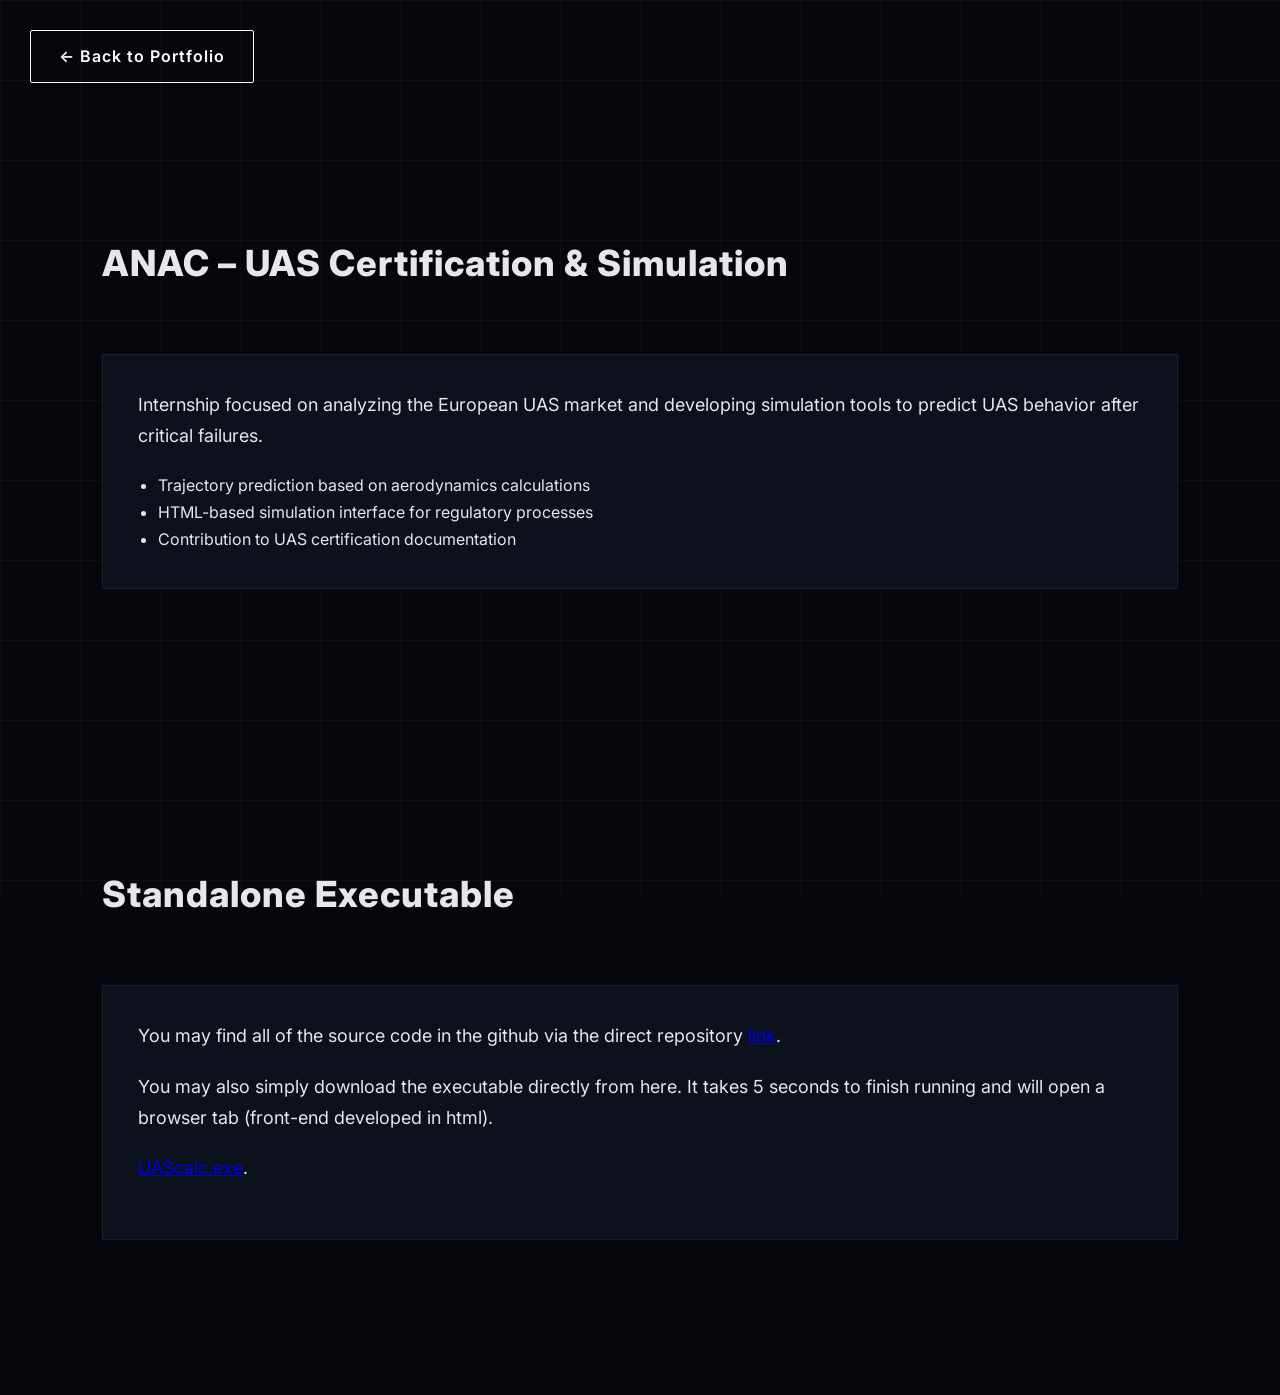
==== anac.html @ 38fc8137 "big" ====
<!DOCTYPE html>
<html lang="en">
<head>
<meta charset="UTF-8">
<meta name="viewport" content="width=device-width, initial-scale=1.0">
<title>ANAC Internship – Emanuel Camacho</title>
<link href="https://fonts.googleapis.com/css2?family=Inter:wght@300;400;600;700&display=swap" rel="stylesheet">
<link rel="stylesheet" href="style.css">
</head>
<body>

<a href="index.html" class="btn" style="margin:30px;">← Back to Portfolio</a>

<section class="section">
    <h2>ANAC – UAS Certification & Simulation</h2>
    <div class="card">
        <p>
            Internship focused on analyzing the European UAS market and developing simulation tools to predict UAS behavior after critical failures.
        </p>
        <ul>
            <li>Trajectory prediction based on aerodynamics calculations</li>
            <li>HTML-based simulation interface for regulatory processes</li>
            <li>Contribution to UAS certification documentation</li>
        </ul>
         
    </div>
</section>

<section class="section">
    <h2>Standalone Executable</h2>
    <div class="card">
        <p>
            You may find all of the source code in the github via the direct repository <a href="https://github.com/emanuelcamaerospace/Estagio_ANAC_EMANUEL_CAMACHO" target="_blank">
 link</a>.
        </p>
        <p>
            You may also simply download the executable directly from here. It takes 5 seconds to finish running and will open a browser tab (front-end developed in html).
        </p>
        <p>
            <a href="files/UAScalc2.0.exe" download>UAScalc.exe</a>.
        </p>
</section>

</body>
</html>
---- style.css ----
/* ================= GLOBAL ================= */
/* Reset & base styles */
* {
  margin: 0;
  padding: 0;
  box-sizing: border-box;
}

html {
  scroll-behavior: smooth;
  translate: no;
}

html, body {
  overflow-x: hidden !important;
}

body {
  font-family: 'Inter', sans-serif;
  background: #05070d;
  color: #e5e7eb;
  line-height: 1.7;
  position: relative;
}

/* Blueprint grid overlay */
body::before {
  content: "";
  position: fixed;
  inset: 0;
  background-image:
    linear-gradient(rgba(255,255,255,0.03) 1px, transparent 1px),
    linear-gradient(90deg, rgba(255,255,255,0.03) 1px, transparent 1px);
  background-size: 80px 80px;
  pointer-events: none;
  z-index: 0;
}

/* ================= NAVIGATION ================= */
nav {
  position: fixed;
  width: 100%;
  background: rgba(5,7,13,0.95);
  backdrop-filter: blur(12px);
  display: flex;
  justify-content: space-between;
  padding: 20px 8%;
  z-index: 1000;
  border-bottom: 1px solid rgba(255,255,255,0.05);
}

nav a {
  color: #9ca3af;
  text-decoration: none;
  margin-left: 30px;
  font-weight: 500;
  transition: 0.3s;
}

nav a:hover { color: #ffffff; }

nav a.btn { text-align: center; }

/* ================= HERO ================= */
.hero {
  height: 100vh;
  display: flex;
  align-items: center;
  padding: 0 8%;
  position: relative;
}

.hero-content {
  display: flex;
  align-items: center;
  gap: 70px;
  z-index: 1;
}

.hero img {
  width: 260px;
  border-radius: 50%;
  border: 3px solid #1f2937;
}

.hero-text h1 { font-size: 52px; font-weight: 800; letter-spacing: 1px; }
.hero-text h2 { color: #9ca3af; font-weight: 400; margin: 15px 0 25px; }
.hero-text p { font-size: 18px; max-width: 650px; color: #d1d5db; }

.hero::after {
  content: "";
  position: absolute;
  width: 800px;
  height: 800px;
  background: radial-gradient(circle, rgba(255,255,255,0.04), transparent 70%);
  top: 50%;
  right: -250px;
  transform: translateY(-50%);
  z-index: 0;
}

/* ================= BUTTONS ================= */
.btn {
  display: inline-block;
  margin-top: 25px;
  padding: 12px 28px;
  border: 1px solid #ffffff;
  color: #ffffff;
  text-decoration: none;
  border-radius: 2px;
  font-weight: 600;
  letter-spacing: 1px;
  transition: 0.3s;
}

.btn:hover { background: #ffffff; color: #05070d; }

/* ================= SECTIONS ================= */
.section { padding: 120px 8%; position: relative; z-index: 1; }
.section h2 { font-size: 36px; font-weight: 800; margin-bottom: 60px; letter-spacing: 1px; }

/* ================= CARDS ================= */
.card {
  background: #0c111b;
  padding: 35px;
  margin-bottom: 35px;
  border: 1px solid rgba(255,255,255,0.06);
  transition: 0.3s;
}

.card:hover { border-color: rgba(255,255,255,0.2); }
.card p { font-size: 18px; margin-bottom: 20px; }
.card ul { margin-left: 20px; }
.card h3 { font-size: 20px; }

/* ================= TIMELINE ================= */
.timeline { border-left: 2px solid rgba(255,255,255,0.1); padding-left: 40px; }
.timeline-item { margin-bottom: 60px; position: relative; }
.timeline-item::before {
  content: "";
  position: absolute;
  left: -49px;
  top: 5px;
  width: 16px;
  height: 16px;
  background: #ffffff;
  border-radius: 50%;
}
.timeline-date { color: #9ca3af; margin-bottom: 10px; font-weight: 600; letter-spacing: 1px; }

/* ================= SKILLS ================= */
.skill-category { margin-bottom: 40px; }
.skill-category h3 { margin-bottom: 20px; font-weight: 700; }
.skill-tags { display: flex; flex-wrap: wrap; gap: 15px; }
.skill-tag { padding: 10px 18px; border: 1px solid rgba(255,255,255,0.2); font-size: 14px; letter-spacing: 1px; }

/* ================= COURSES ================= */
.course-grid { display: grid; grid-template-columns: repeat(auto-fit,minmax(280px,1fr)); gap: 30px; }

/* ================= CONTACT ================= */
.contact-section { background: #0c111b; padding: 100px 8%; text-align: center; border-top: 1px solid rgba(255,255,255,0.08); }
.contact-grid { display: flex; flex-wrap: wrap; justify-content: center; gap: 40px; margin-top: 40px; }
.contact-item { min-width: 250px; font-size: 18px; text-align: center; }
.contact-item a { color: #ffffff; text-decoration: none; }
.contact-item a:hover { text-decoration: underline; }
.contact-item i { color: #ffffff; margin-right: 12px; font-size: 20px; vertical-align: middle; }

/* ================= FADE ANIMATION ================= */
.fade-in { opacity: 0; transform: translateY(40px); transition: all 1s ease; }
.fade-in.visible { opacity: 1; transform: translateY(0); }

/* ================= IFRAME ================= */
iframe { width: 100%; height: 80vh; border: none; margin-bottom: 20px; }

/* ================= GALLERY ================= */
.caption {
  margin-top: 15px;
  color: #e5e7eb;
  text-align: center;
  max-width: 700px;
  margin-left: auto;
  margin-right: auto;
}
.caption h3 {
  font-size: 1.4rem;
  font-weight: 700;
  margin-bottom: 10px;
}
.caption p {
  font-size: 1rem;
  line-height: 1.5;
  color: #d1d5db;
}

/* Swiper bullets */
.swiper-pagination-bullet {
  background: #9ca3af;
  opacity: 0.8;
  width: 12px;
  height: 12px;
}

.swiper-pagination-bullet-active { background: #ffffff; }

/* ================= MOBILE / RESPONSIVE ================= */
@media (max-width: 900px) {
  /* NAV */
  nav { flex-direction: column; align-items: center; padding: 15px 5%; width: 100%; }
  nav div:nth-child(2) { display: flex; flex-wrap: wrap; justify-content: center; gap: 10px; width: 100%; }
  nav a { margin-left: 0; margin-bottom: 10px; font-size: 16px; }
  nav a.btn { flex: 1 1 100%; }

  /* HERO */
  .hero { flex-direction: column; text-align: center; padding-top: 180px; height: auto; overflow: hidden; }
  .hero-content { flex-direction: column; gap: 20px; width: 100%; padding: 0 5%; align-items: center; }
  .hero img { width: 160px; max-width: 50%; margin: 0 auto; border: 2px solid #1f2937; }
  .hero-text { width: 100%; }
  .hero-text h1 { font-size: 28px; }
  .hero-text h2 { font-size: 18px; margin: 10px 0; }
  .hero-text p { font-size: 16px; max-width: 90%; margin: 0 auto 20px auto; }
  .hero-text .btn { display: inline-block; margin: 0 auto; }

  /* TIMELINE */
  .timeline { padding-left: 20px; border-left: 2px solid rgba(255,255,255,0.08); }
  .timeline-item::before { left: -32px; }

  /* SKILLS */
  .skill-tags { justify-content: center; }

  /* CONTACT */
  .contact-grid { flex-direction: column; gap: 25px; align-items: center; }
  .contact-item { text-align: center; font-size: 18px; min-width: 200px; }

  /* MODULES / CARDS */
  .course-grid { grid-template-columns: 1fr; gap: 20px; }
  .card h3 { font-size: 20px; }
  .card p { font-size: 16px; }

  /* GALLERY */
  .gallery { flex-direction: column; gap: 15px; }
}

@media (max-width: 500px) {
  .hero img { width: 140px; }
  .hero-text h1 { font-size: 24px; }
  .hero-text h2 { font-size: 16px; }
  .hero-text p { font-size: 14px; }
  nav a { font-size: 14px; }
}
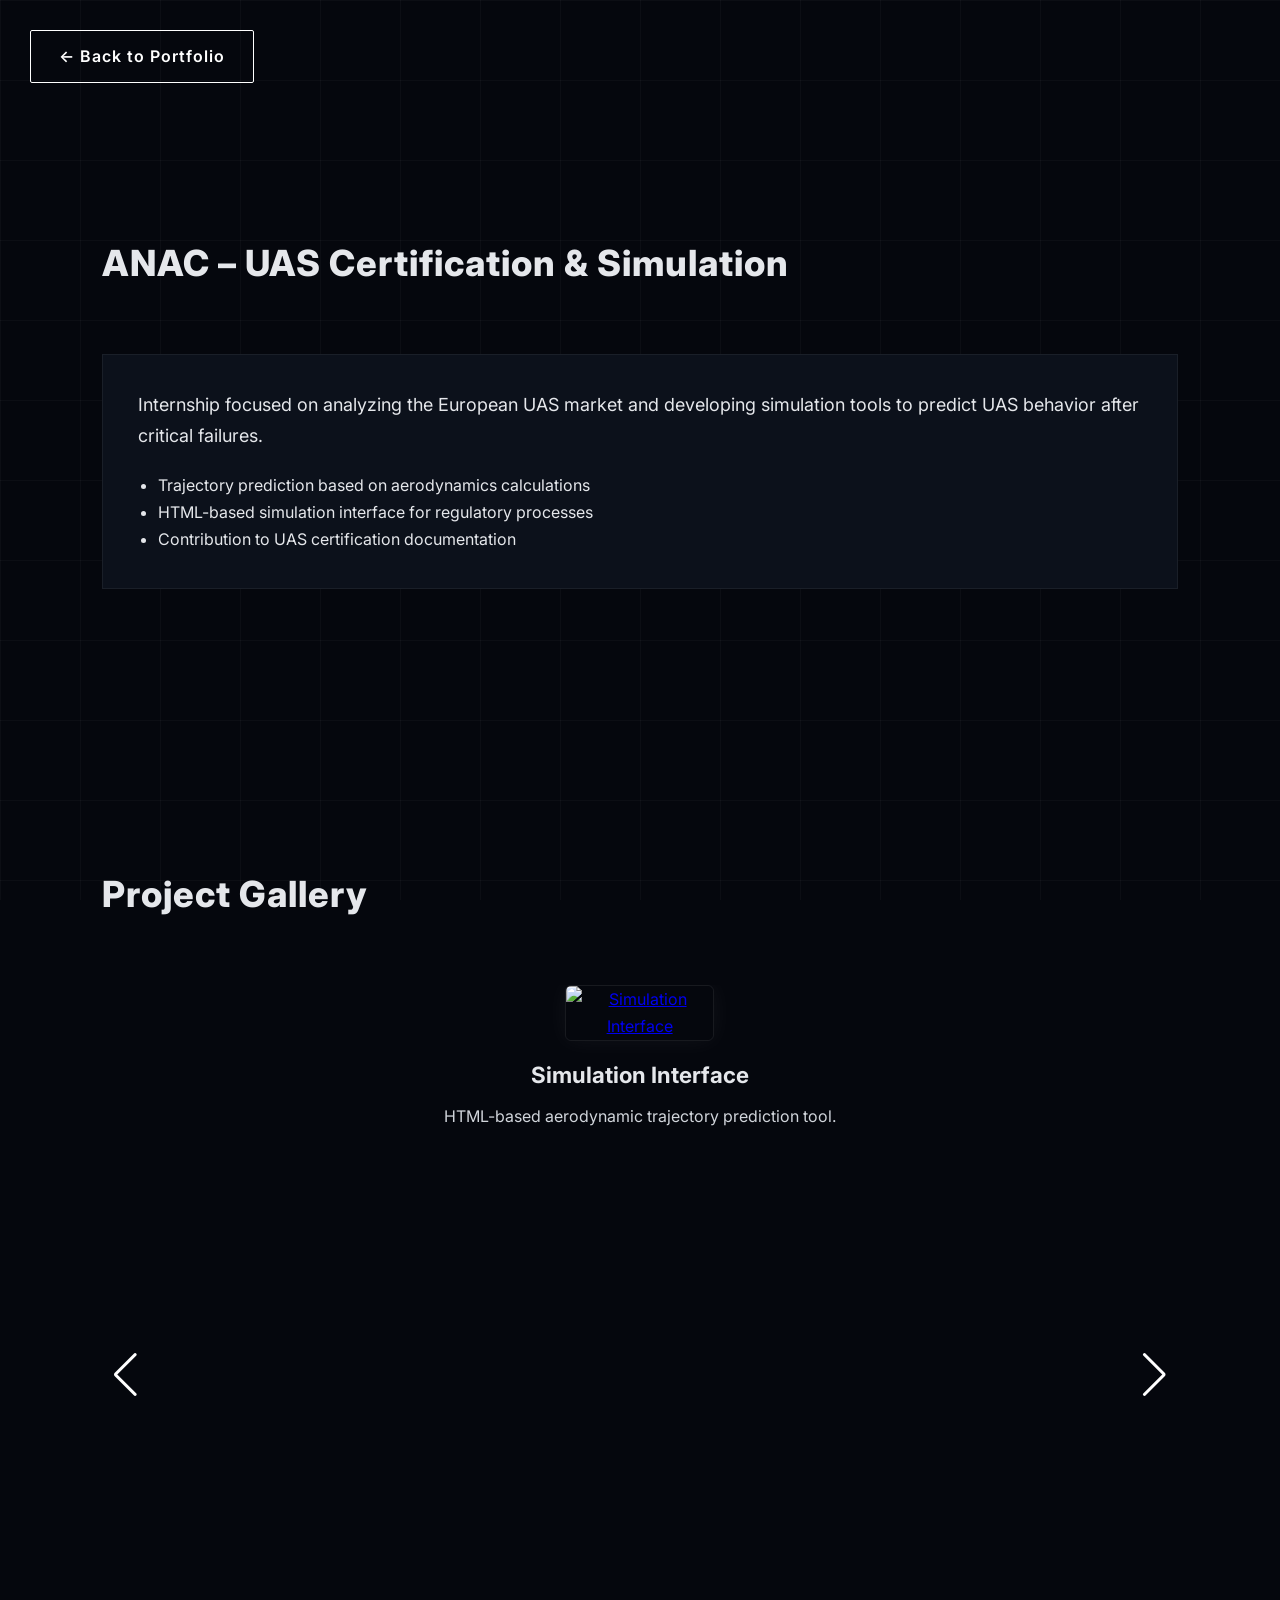
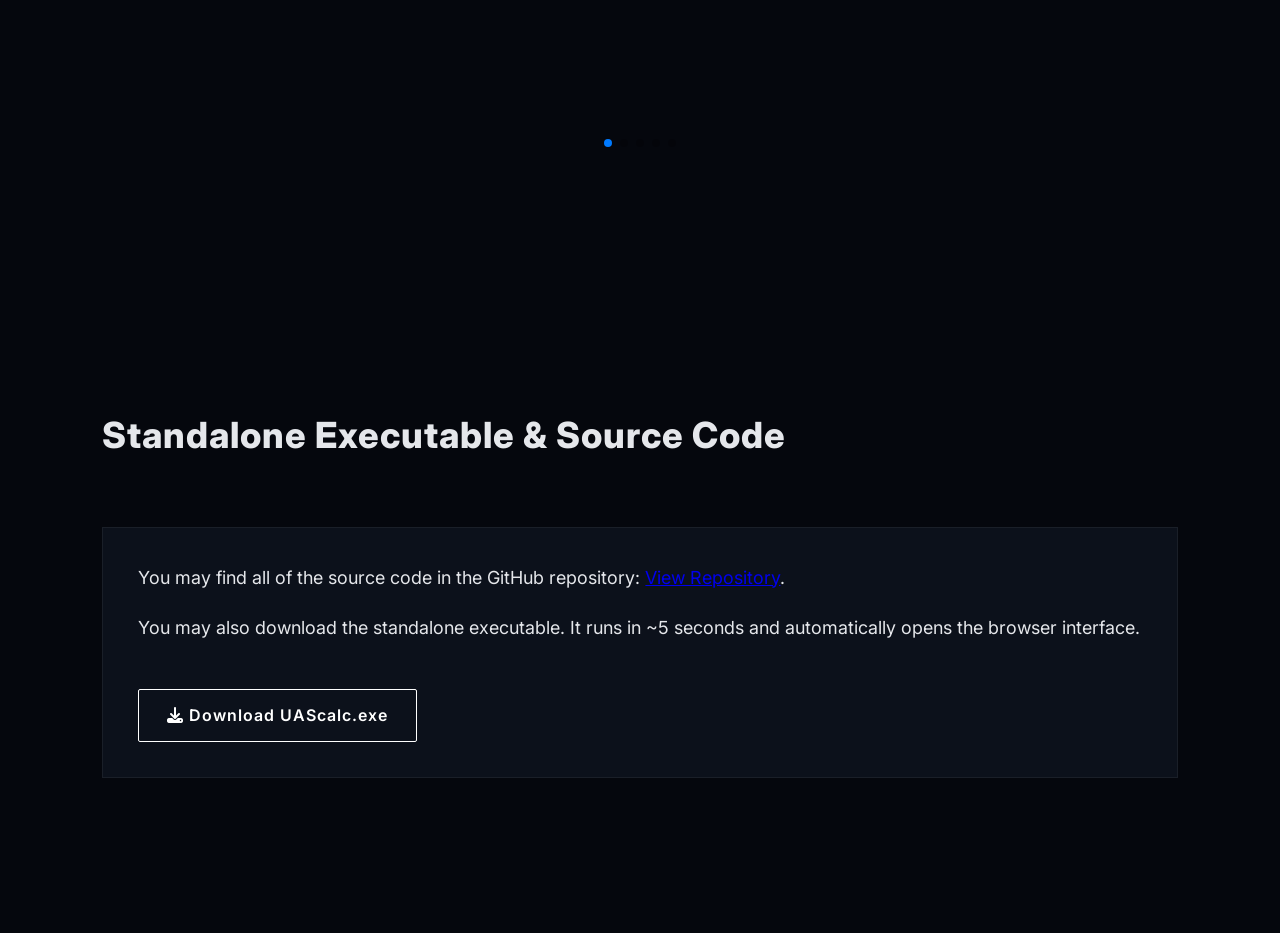
==== commit 8f11d462: "huge changes" ====
--- a/anac.html
+++ b/anac.html
@@ -6,40 +6,236 @@
 <title>ANAC Internship – Emanuel Camacho</title>
 <link href="https://fonts.googleapis.com/css2?family=Inter:wght@300;400;600;700&display=swap" rel="stylesheet">
 <link rel="stylesheet" href="style.css">
+<link rel="stylesheet" href="https://cdnjs.cloudflare.com/ajax/libs/font-awesome/6.4.2/css/all.min.css">
+<link rel="stylesheet" href="https://cdn.jsdelivr.net/npm/swiper@11/swiper-bundle.min.css"/>
+<style>
+/* ================= SWIPER OVERRIDES ================= */
+.swiper {
+  width: 100%;
+  padding-bottom: 60px;
+}
+
+.swiper-slide {
+  display: flex;
+  flex-direction: column;
+  align-items: center;
+  justify-content: center;
+}
+
+.swiper-slide img {
+  width: auto;
+  max-width: 90%;
+  max-height: 500px;
+  object-fit: contain; /* no cropping */
+  border-radius: 6px;
+  border: 1px solid rgba(255,255,255,0.08);
+  cursor: pointer;
+  transition: transform 0.3s ease;
+}
+
+.swiper-slide img:hover {
+  transform: scale(1.02);
+}
+
+.swiper-button-next,
+.swiper-button-prev {
+  color: #ffffff;
+}
+
+.swiper-button-next:hover,
+.swiper-button-prev:hover { opacity: 0.7; }
+
+.swiper-pagination { bottom: 10px !important; }
+
+/* PDF Slide */
+.pdf-slide {
+  width: 100%;
+  height: 80vh; /* make it almost full viewport height */
+  display: flex;
+  flex-direction: column;
+  justify-content: flex-start; /* let iframe start at top */
+  align-items: center;
+  background: #0c111b;
+  border: 1px solid rgba(255,255,255,0.06);
+  border-radius: 6px;
+  padding: 10px;
+  box-sizing: border-box;
+}
+
+.pdf-slide iframe {
+  width: 100%;
+  height: calc(100% - 80px); /* leave space for caption and button */
+  border: none;
+  border-radius: 6px;
+  margin-bottom: 10px;
+}
+
+/* ================= LIGHTBOX ================= */
+.lightbox {
+  position: fixed;
+  top:0;
+  left:0;
+  width:100%;
+  height:100%;
+  background: rgba(0,0,0,0.9);
+  display:none;
+  justify-content:center;
+  align-items:center;
+  z-index: 2000;
+}
+
+.lightbox img {
+  max-width:90%;
+  max-height:90%;
+  border-radius:6px;
+}
+
+.lightbox:target { display:flex; }
+
+.lightbox-close {
+  position:absolute;
+  top:20px;
+  right:30px;
+  font-size:30px;
+  color:white;
+  cursor:pointer;
+}
+</style>
 </head>
 <body>
 
 <a href="index.html" class="btn" style="margin:30px;">← Back to Portfolio</a>
 
+<!-- INTERNSHIP DESCRIPTION -->
 <section class="section">
-    <h2>ANAC – UAS Certification & Simulation</h2>
-    <div class="card">
-        <p>
-            Internship focused on analyzing the European UAS market and developing simulation tools to predict UAS behavior after critical failures.
-        </p>
-        <ul>
-            <li>Trajectory prediction based on aerodynamics calculations</li>
-            <li>HTML-based simulation interface for regulatory processes</li>
-            <li>Contribution to UAS certification documentation</li>
-        </ul>
-         
+  <h2>ANAC – UAS Certification & Simulation</h2>
+  <div class="card">
+    <p>
+      Internship focused on analyzing the European UAS market and developing simulation tools to predict UAS behavior after critical failures.
+    </p>
+    <ul>
+      <li>Trajectory prediction based on aerodynamics calculations</li>
+      <li>HTML-based simulation interface for regulatory processes</li>
+      <li>Contribution to UAS certification documentation</li>
+    </ul>
+  </div>
+</section>
+
+<!-- SLIDING GALLERY -->
+<section class="section">
+  <h2>Project Gallery</h2>
+
+  <div class="swiper anacSwiper">
+    <div class="swiper-wrapper">
+
+      <!-- Slide 1 -->
+      <div class="swiper-slide">
+        <a href="#lightbox1"><img src="images/anac1.jpg" alt="Simulation Interface"></a>
+        <div class="caption">
+          <h3>Simulation Interface</h3>
+          <p>HTML-based aerodynamic trajectory prediction tool.</p>
+        </div>
+      </div>
+
+      <!-- Slide 2 -->
+      <div class="swiper-slide">
+        <a href="#lightbox2"><img src="images/anac2.jpg" alt="Trajectory Results"></a>
+        <div class="caption">
+          <h3>Trajectory Output</h3>
+          <p>Failure scenario visualization and trajectory computation results.</p>
+        </div>
+      </div>
+
+      <!-- Slide 3 -->
+      <div class="swiper-slide">
+        <a href="#lightbox3"><img src="images/anac3.jpg" alt="Trajectory Results"></a>
+        <div class="caption">
+          <h3>Trajectory Output</h3>
+          <p>Failure scenario visualization and trajectory computation results.</p>
+        </div>
+      </div>
+
+      <!-- Slide 4 -->
+      <div class="swiper-slide">
+        <a href="#lightbox4"><img src="images/anac4.jpg" alt="Trajectory Results"></a>
+        <div class="caption">
+          <h3>Trajectory Output</h3>
+          <p>Failure scenario visualization and trajectory computation results.</p>
+        </div>
+      </div>
+
+      <!-- Slide 5: PDF Viewer -->
+      <div class="swiper-slide pdf-slide">
+        <iframe src="files/Relatório_ANAC.pdf" type="application/pdf"></iframe>
+        <div class="caption">
+          <h3>Final Report</h3>
+          <p>Internship technical documentation and certification contribution.</p>
+        </div>
+        <a href="#pdfLightbox" class="btn">Open PDF Fullscreen</a>
+      </div>
+
     </div>
+
+    <!-- Arrows -->
+    <div class="swiper-button-next"></div>
+    <div class="swiper-button-prev"></div>
+
+    <!-- Pagination -->
+    <div class="swiper-pagination"></div>
+  </div>
 </section>
 
+<!-- DOWNLOAD & SOURCE -->
 <section class="section">
-    <h2>Standalone Executable</h2>
-    <div class="card">
-        <p>
-            You may find all of the source code in the github via the direct repository <a href="https://github.com/emanuelcamaerospace/Estagio_ANAC_EMANUEL_CAMACHO" target="_blank">
- link</a>.
-        </p>
-        <p>
-            You may also simply download the executable directly from here. It takes 5 seconds to finish running and will open a browser tab (front-end developed in html).
-        </p>
-        <p>
-            <a href="files/UAScalc2.0.exe" download>UAScalc.exe</a>.
-        </p>
+  <h2>Standalone Executable & Source Code</h2>
+  <div class="card">
+    <p>
+      You may find all of the source code in the GitHub repository:
+      <a href="https://github.com/emanuelcamaerospace/Estagio_ANAC_EMANUEL_CAMACHO" target="_blank">View Repository</a>.
+    </p>
+    <p>
+      You may also download the standalone executable. It runs in ~5 seconds and automatically opens the browser interface.
+    </p>
+    <a href="files/UAScalc2.0.exe" download class="btn">
+      <i class="fas fa-download"></i> Download UAScalc.exe
+    </a>
+  </div>
 </section>
+
+<!-- LIGHTBOX MODALS -->
+<div id="lightbox1" class="lightbox">
+  <a href="#" class="lightbox-close">&times;</a>
+  <img src="images/anac1.jpg" alt="Simulation Interface">
+</div>
+<div id="lightbox2" class="lightbox">
+  <a href="#" class="lightbox-close">&times;</a>
+  <img src="images/anac2.jpg" alt="Trajectory Results">
+</div>
+<div id="lightbox3" class="lightbox">
+  <a href="#" class="lightbox-close">&times;</a>
+  <img src="images/anac3.jpg" alt="Trajectory Results">
+</div>
+<div id="lightbox4" class="lightbox">
+  <a href="#" class="lightbox-close">&times;</a>
+  <img src="images/anac4.jpg" alt="Trajectory Results">
+</div>
+<!-- PDF Lightbox -->
+<div id="pdfLightbox" class="lightbox">
+  <a href="#" class="lightbox-close">&times;</a>
+  <iframe src="files/Relatório_ANAC.pdf" type="application/pdf"></iframe>
+</div>
+
+<script src="https://cdn.jsdelivr.net/npm/swiper@11/swiper-bundle.min.js"></script>
+<script>
+const swiper = new Swiper(".anacSwiper", {
+  loop: true,
+  spaceBetween: 40,
+  centeredSlides: true,
+  autoplay: false, // manual sliding
+  pagination: { el: ".swiper-pagination", clickable: true },
+  navigation: { nextEl: ".swiper-button-next", prevEl: ".swiper-button-prev" },
+});
+</script>
 
 </body>
 </html>
--- a/style.css
+++ b/style.css
@@ -116,8 +116,18 @@
 .btn:hover { background: #ffffff; color: #05070d; }
 
 /* ================= SECTIONS ================= */
-.section { padding: 120px 8%; position: relative; z-index: 1; }
-.section h2 { font-size: 36px; font-weight: 800; margin-bottom: 60px; letter-spacing: 1px; }
+.section {
+  padding: 120px 8%;
+  position: relative;
+  z-index: 1;
+}
+
+.section h2 {
+  font-size: 36px;
+  font-weight: 800;
+  margin-bottom: 60px;
+  letter-spacing: 1px;
+}
 
 /* ================= CARDS ================= */
 .card {
@@ -172,7 +182,7 @@
 /* ================= IFRAME ================= */
 iframe { width: 100%; height: 80vh; border: none; margin-bottom: 20px; }
 
-/* ================= GALLERY ================= */
+/* ================= CAPTIONS ================= */
 .caption {
   margin-top: 15px;
   color: #e5e7eb;
@@ -181,37 +191,82 @@
   margin-left: auto;
   margin-right: auto;
 }
-.caption h3 {
-  font-size: 1.4rem;
-  font-weight: 700;
-  margin-bottom: 10px;
-}
-.caption p {
-  font-size: 1rem;
-  line-height: 1.5;
-  color: #d1d5db;
-}
-
-/* Swiper bullets */
-.swiper-pagination-bullet {
-  background: #9ca3af;
-  opacity: 0.8;
-  width: 12px;
-  height: 12px;
-}
-
-.swiper-pagination-bullet-active { background: #ffffff; }
+.caption h3 { font-size: 1.4rem; font-weight: 700; margin-bottom: 10px; }
+.caption p { font-size: 1rem; line-height: 1.5; color: #d1d5db; }
+
+/* ================= EXPERIENCE CARD ================= */
+.experience-card { position: relative; overflow: hidden; }
+.media-banner {
+  position: absolute;
+  top: 0;
+  right: 0;
+  width: 65%;
+  height: 100%;
+  background: url('images/profile.png') center/cover no-repeat;
+  opacity: 0.12;
+  transform: skewX(-25deg) translateX(30%);
+  transition: 0.6s ease;
+}
+.experience-card:hover .media-banner {
+  opacity: 0.25;
+  transform: skewX(-25deg) translateX(20%) scale(1.05);
+}
+.card-content { position: relative; z-index: 2; }
+
+/* ================= ANAC SLIDING GALLERY ================= */
+.swiper { width: 100%; padding-bottom: 60px; }
+.swiper-slide {
+  text-align: center;
+  display: flex;
+  flex-direction: column;
+  align-items: center;
+  justify-content: center;
+}
+.swiper-slide img {
+  width: 100%;
+  max-height: 500px;
+  object-fit: cover;
+  border-radius: 6px;
+  border: 1px solid rgba(255,255,255,0.08);
+  transition: 0.4s ease;
+}
+.swiper-slide img:hover { transform: scale(1.02); }
+
+/* PDF Slide */
+.pdf-slide {
+  height: 420px;
+  display: flex;
+  flex-direction: column;
+  justify-content: center;
+  align-items: center;
+  background: #0c111b;
+  border: 1px solid rgba(255,255,255,0.06);
+  border-radius: 6px;
+}
+.pdf-slide i {
+  font-size: 80px;
+  color: #ff4d4d;
+  margin-bottom: 20px;
+  transition: 0.3s ease;
+}
+.pdf-slide i:hover { transform: scale(1.1); }
+
+/* Pagination & arrows */
+.swiper-pagination { bottom: 0 !important; }
+.swiper-button-next,
+.swiper-button-prev { color: #ffffff; }
+.swiper-button-next:hover,
+.swiper-button-prev:hover { opacity: 0.7; }
+.swiper-slide-active img { box-shadow: 0 0 25px rgba(255,255,255,0.05); }
 
 /* ================= MOBILE / RESPONSIVE ================= */
 @media (max-width: 900px) {
-  /* NAV */
   nav { flex-direction: column; align-items: center; padding: 15px 5%; width: 100%; }
   nav div:nth-child(2) { display: flex; flex-wrap: wrap; justify-content: center; gap: 10px; width: 100%; }
   nav a { margin-left: 0; margin-bottom: 10px; font-size: 16px; }
   nav a.btn { flex: 1 1 100%; }
 
-  /* HERO */
-  .hero { flex-direction: column; text-align: center; padding-top: 180px; height: auto; overflow: hidden; }
+  .hero { flex-direction: column; text-align: center; padding-top: 220px; height: auto; overflow: hidden; }
   .hero-content { flex-direction: column; gap: 20px; width: 100%; padding: 0 5%; align-items: center; }
   .hero img { width: 160px; max-width: 50%; margin: 0 auto; border: 2px solid #1f2937; }
   .hero-text { width: 100%; }
@@ -220,23 +275,18 @@
   .hero-text p { font-size: 16px; max-width: 90%; margin: 0 auto 20px auto; }
   .hero-text .btn { display: inline-block; margin: 0 auto; }
 
-  /* TIMELINE */
   .timeline { padding-left: 20px; border-left: 2px solid rgba(255,255,255,0.08); }
   .timeline-item::before { left: -32px; }
 
-  /* SKILLS */
   .skill-tags { justify-content: center; }
 
-  /* CONTACT */
   .contact-grid { flex-direction: column; gap: 25px; align-items: center; }
   .contact-item { text-align: center; font-size: 18px; min-width: 200px; }
 
-  /* MODULES / CARDS */
   .course-grid { grid-template-columns: 1fr; gap: 20px; }
   .card h3 { font-size: 20px; }
   .card p { font-size: 16px; }
 
-  /* GALLERY */
   .gallery { flex-direction: column; gap: 15px; }
 }
 
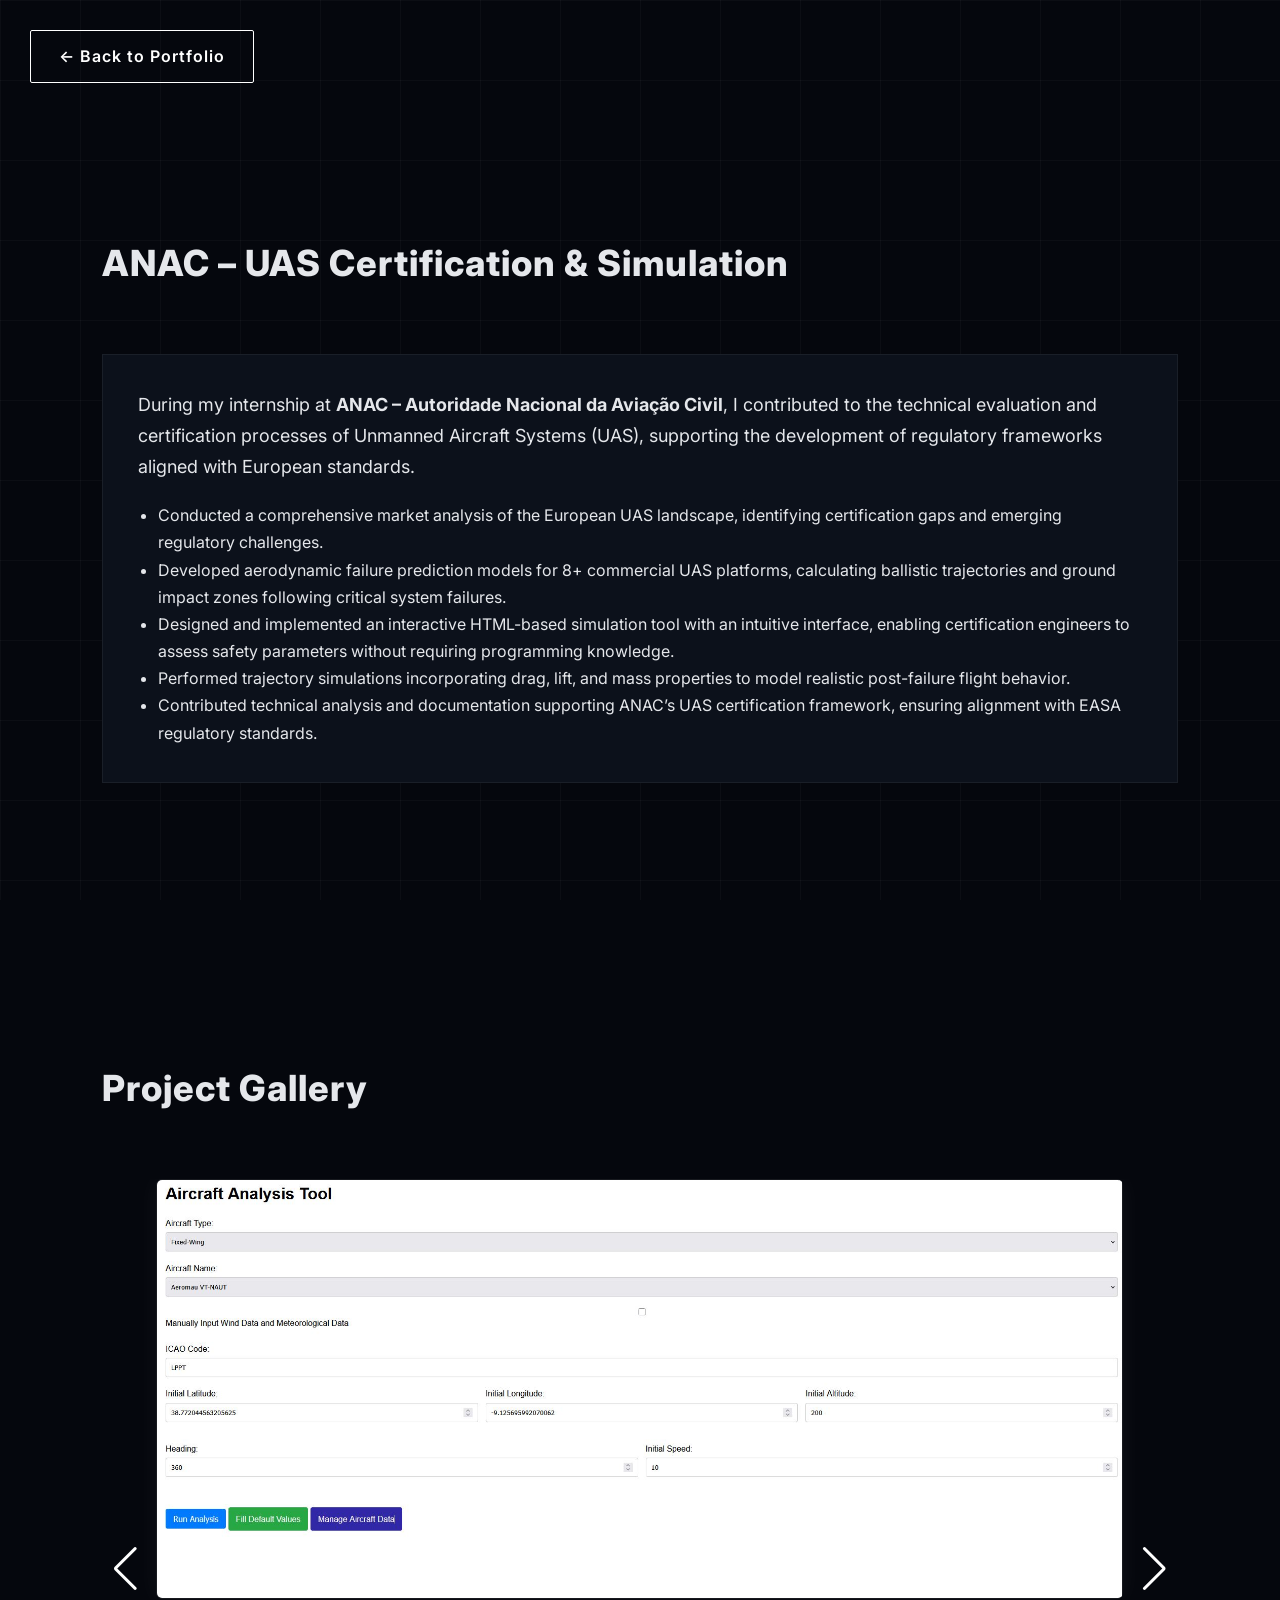
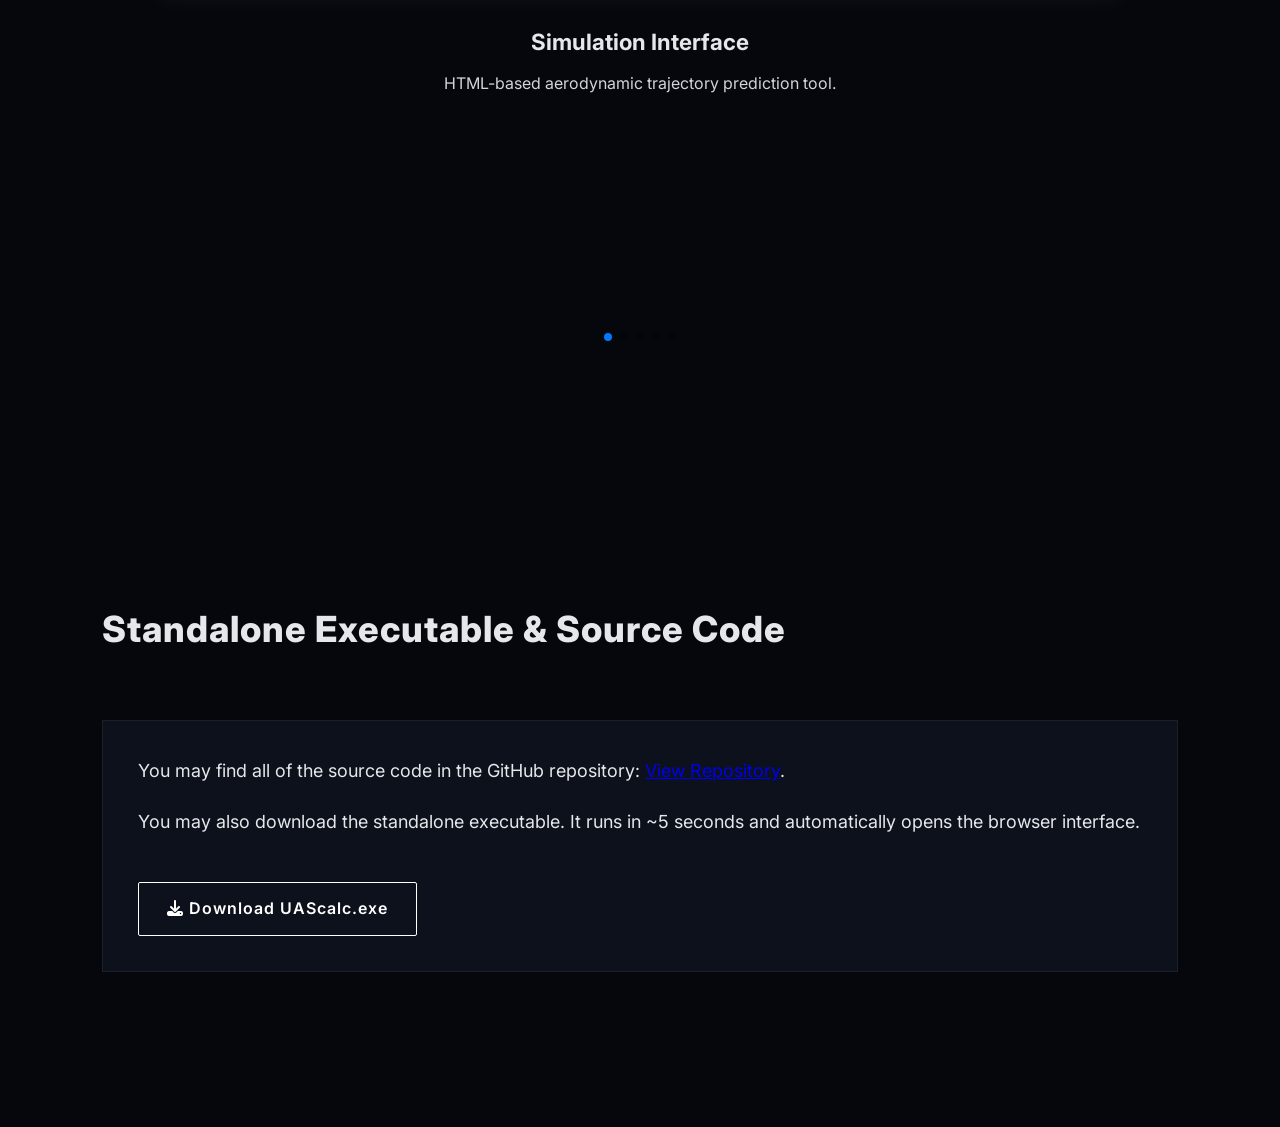
==== commit 450afe56: "updated exp descript" ====
--- a/anac.html
+++ b/anac.html
@@ -111,12 +111,19 @@
   <h2>ANAC – UAS Certification & Simulation</h2>
   <div class="card">
     <p>
-      Internship focused on analyzing the European UAS market and developing simulation tools to predict UAS behavior after critical failures.
+      During my internship at <strong>ANAC – Autoridade Nacional da Aviação Civil</strong>, I contributed to the technical evaluation and certification processes of Unmanned Aircraft Systems (UAS), supporting the development of regulatory frameworks aligned with European standards.
     </p>
+
     <ul>
-      <li>Trajectory prediction based on aerodynamics calculations</li>
-      <li>HTML-based simulation interface for regulatory processes</li>
-      <li>Contribution to UAS certification documentation</li>
+      <li>Conducted a comprehensive market analysis of the European UAS landscape, identifying certification gaps and emerging regulatory challenges.</li>
+
+      <li>Developed aerodynamic failure prediction models for 8+ commercial UAS platforms, calculating ballistic trajectories and ground impact zones following critical system failures.</li>
+
+      <li>Designed and implemented an interactive HTML-based simulation tool with an intuitive interface, enabling certification engineers to assess safety parameters without requiring programming knowledge.</li>
+
+      <li>Performed trajectory simulations incorporating drag, lift, and mass properties to model realistic post-failure flight behavior.</li>
+
+      <li>Contributed technical analysis and documentation supporting ANAC’s UAS certification framework, ensuring alignment with EASA regulatory standards.</li>
     </ul>
   </div>
 </section>
@@ -130,7 +137,7 @@
 
       <!-- Slide 1 -->
       <div class="swiper-slide">
-        <a href="#lightbox1"><img src="images/anac1.jpg" alt="Simulation Interface"></a>
+        <a href="#lightbox1"><img src="images/anac1.JPG" alt="Simulation Interface"></a>
         <div class="caption">
           <h3>Simulation Interface</h3>
           <p>HTML-based aerodynamic trajectory prediction tool.</p>
@@ -139,7 +146,7 @@
 
       <!-- Slide 2 -->
       <div class="swiper-slide">
-        <a href="#lightbox2"><img src="images/anac2.jpg" alt="Trajectory Results"></a>
+        <a href="#lightbox2"><img src="images/anac2.JPG" alt="Trajectory Results"></a>
         <div class="caption">
           <h3>Trajectory Output</h3>
           <p>Failure scenario visualization and trajectory computation results.</p>
@@ -148,19 +155,19 @@
 
       <!-- Slide 3 -->
       <div class="swiper-slide">
-        <a href="#lightbox3"><img src="images/anac3.jpg" alt="Trajectory Results"></a>
+        <a href="#lightbox3"><img src="images/anac3.JPG" alt="Trajectory Results"></a>
         <div class="caption">
           <h3>Trajectory Output</h3>
-          <p>Failure scenario visualization and trajectory computation results.</p>
+          <p>3D flightpath visualization.</p>
         </div>
       </div>
 
       <!-- Slide 4 -->
       <div class="swiper-slide">
-        <a href="#lightbox4"><img src="images/anac4.jpg" alt="Trajectory Results"></a>
-        <div class="caption">
-          <h3>Trajectory Output</h3>
-          <p>Failure scenario visualization and trajectory computation results.</p>
+        <a href="#lightbox4"><img src="images/anac4.JPG" alt="Trajectory Results"></a>
+        <div class="caption">
+          <h3>Aircraft data</h3>
+          <p>Aircraft database used for the simulation, especially drag and lift information.</p>
         </div>
       </div>
 
@@ -191,7 +198,7 @@
   <div class="card">
     <p>
       You may find all of the source code in the GitHub repository:
-      <a href="https://github.com/emanuelcamaerospace/Estagio_ANAC_EMANUEL_CAMACHO" target="_blank">View Repository</a>.
+      <a href="https://github.com/emanuelcamaerospace/Estagio_ANAC_softwaresim" target="_blank">View Repository</a>.
     </p>
     <p>
       You may also download the standalone executable. It runs in ~5 seconds and automatically opens the browser interface.
@@ -205,19 +212,19 @@
 <!-- LIGHTBOX MODALS -->
 <div id="lightbox1" class="lightbox">
   <a href="#" class="lightbox-close">&times;</a>
-  <img src="images/anac1.jpg" alt="Simulation Interface">
+  <img src="images/anac1.JPG" alt="Simulation Interface">
 </div>
 <div id="lightbox2" class="lightbox">
   <a href="#" class="lightbox-close">&times;</a>
-  <img src="images/anac2.jpg" alt="Trajectory Results">
+  <img src="images/anac2.JPG" alt="Trajectory Results">
 </div>
 <div id="lightbox3" class="lightbox">
   <a href="#" class="lightbox-close">&times;</a>
-  <img src="images/anac3.jpg" alt="Trajectory Results">
+  <img src="images/anac3.JPG" alt="Trajectory Results">
 </div>
 <div id="lightbox4" class="lightbox">
   <a href="#" class="lightbox-close">&times;</a>
-  <img src="images/anac4.jpg" alt="Trajectory Results">
+  <img src="images/anac4.JPG" alt="Trajectory Results">
 </div>
 <!-- PDF Lightbox -->
 <div id="pdfLightbox" class="lightbox">
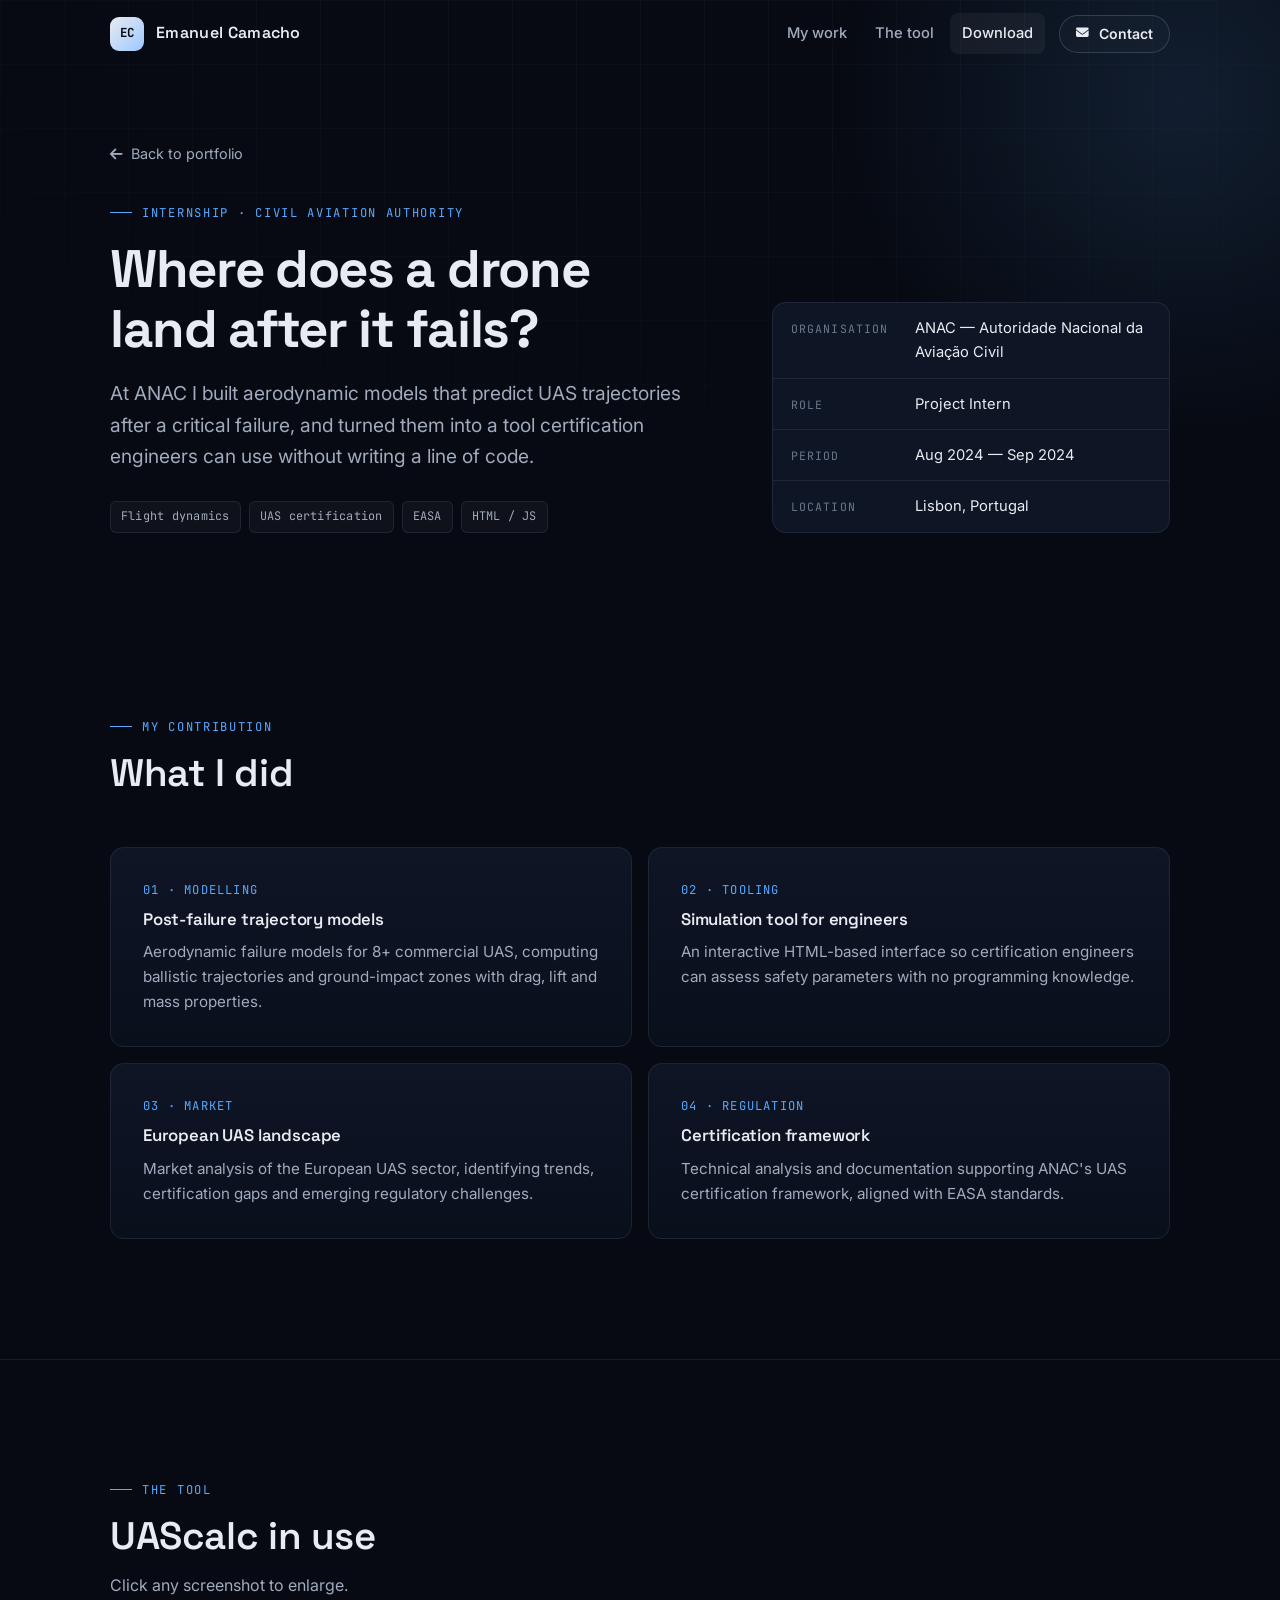
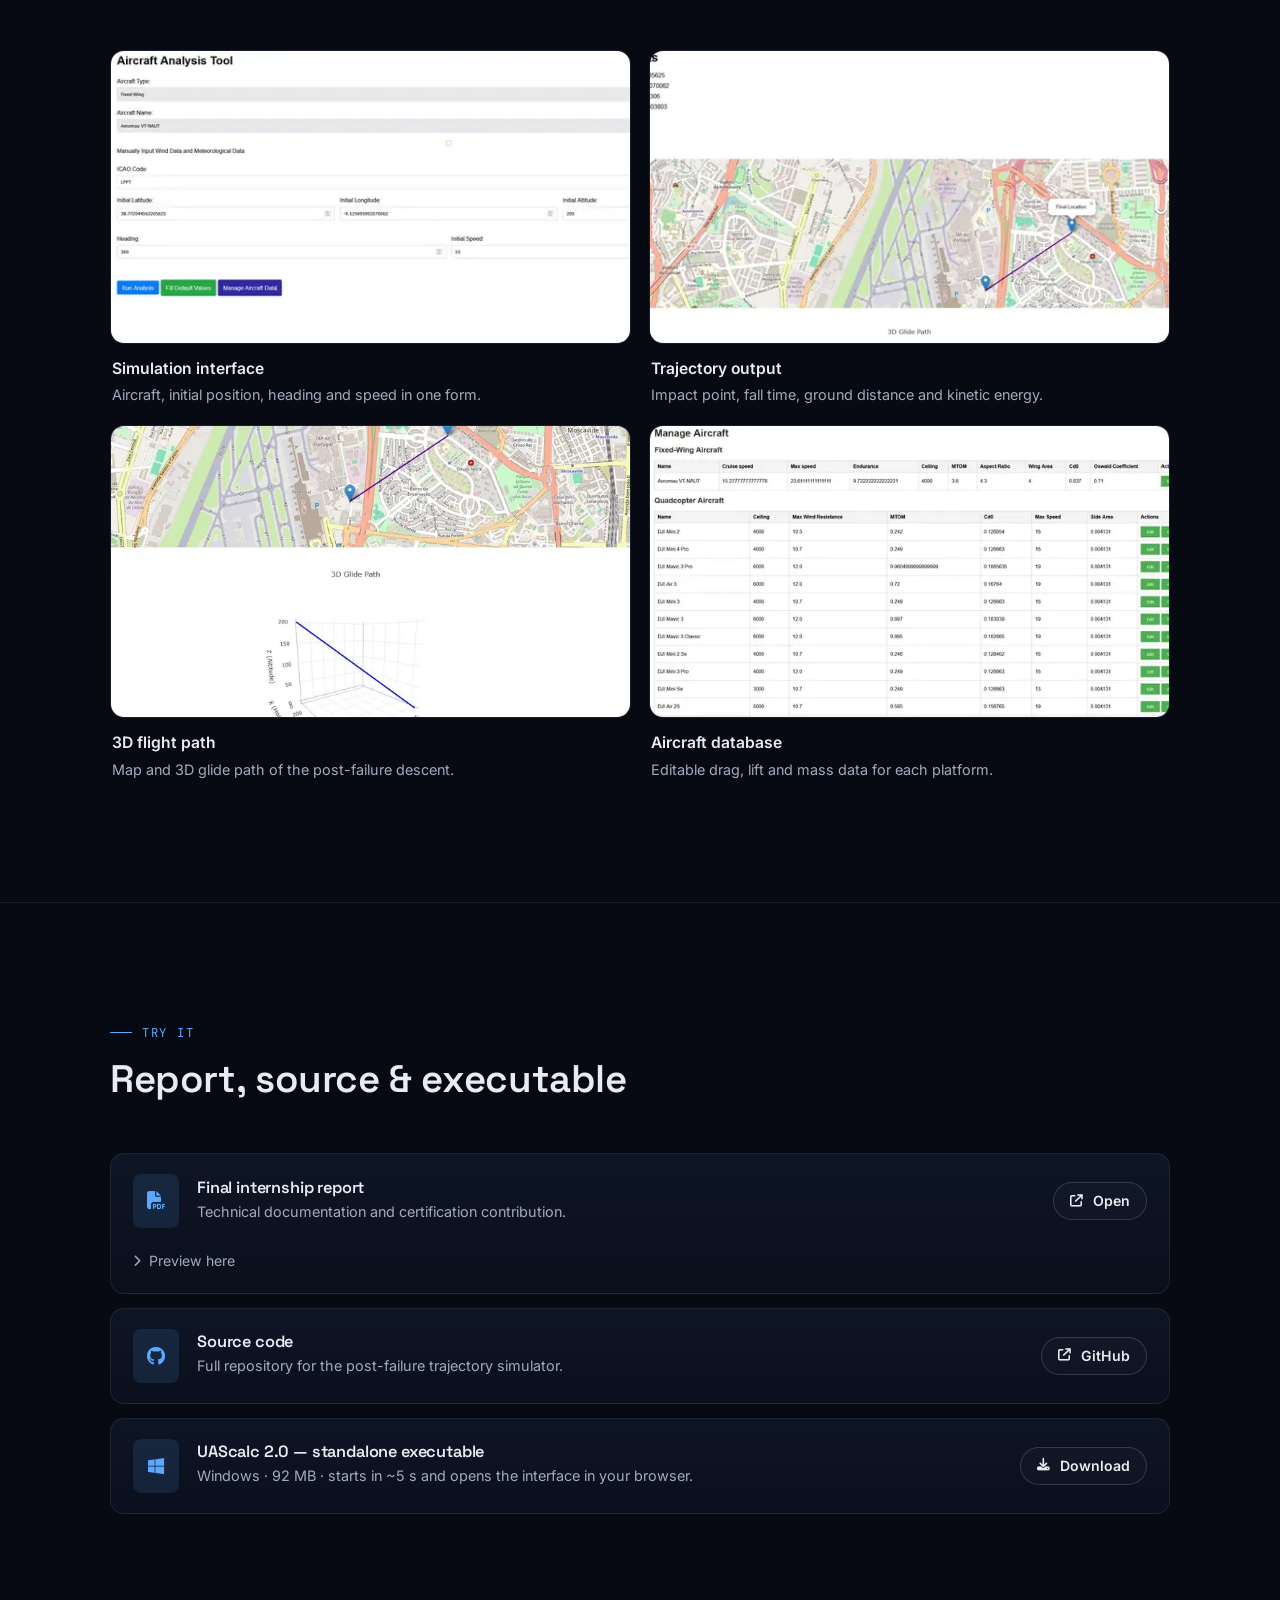
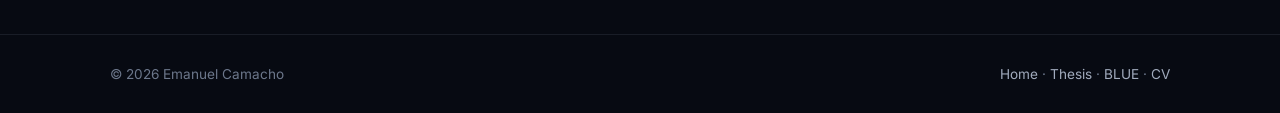
==== commit 7e5fab2c: "BIG UPD" ====
--- a/anac.html
+++ b/anac.html
@@ -1,248 +1,160 @@
 <!DOCTYPE html>
-<html lang="en">
+<html lang="en" translate="no">
 <head>
 <meta charset="UTF-8">
 <meta name="viewport" content="width=device-width, initial-scale=1.0">
-<title>ANAC Internship – Emanuel Camacho</title>
-<link href="https://fonts.googleapis.com/css2?family=Inter:wght@300;400;600;700&display=swap" rel="stylesheet">
+<title>ANAC Internship — UAS Failure Trajectories | Emanuel Camacho</title>
+<meta name="description" content="Internship at ANAC, the Portuguese Civil Aviation Authority: post-failure UAS trajectory models and a simulation tool for certification engineers.">
+<meta name="google" content="notranslate">
+<meta name="theme-color" content="#070a12">
+<link rel="icon" href="favicon.svg" type="image/svg+xml">
+<link rel="preconnect" href="https://fonts.googleapis.com">
+<link rel="preconnect" href="https://fonts.gstatic.com" crossorigin>
+<link rel="stylesheet" href="https://fonts.googleapis.com/css2?family=Inter:wght@400;500;600&family=JetBrains+Mono:wght@400;500;700&family=Space+Grotesk:wght@500;600;700&display=swap">
+<link rel="stylesheet" href="https://cdnjs.cloudflare.com/ajax/libs/font-awesome/6.4.2/css/all.min.css">
 <link rel="stylesheet" href="style.css">
-<link rel="stylesheet" href="https://cdnjs.cloudflare.com/ajax/libs/font-awesome/6.4.2/css/all.min.css">
-<link rel="stylesheet" href="https://cdn.jsdelivr.net/npm/swiper@11/swiper-bundle.min.css"/>
-<style>
-/* ================= SWIPER OVERRIDES ================= */
-.swiper {
-  width: 100%;
-  padding-bottom: 60px;
-}
-
-.swiper-slide {
-  display: flex;
-  flex-direction: column;
-  align-items: center;
-  justify-content: center;
-}
-
-.swiper-slide img {
-  width: auto;
-  max-width: 90%;
-  max-height: 500px;
-  object-fit: contain; /* no cropping */
-  border-radius: 6px;
-  border: 1px solid rgba(255,255,255,0.08);
-  cursor: pointer;
-  transition: transform 0.3s ease;
-}
-
-.swiper-slide img:hover {
-  transform: scale(1.02);
-}
-
-.swiper-button-next,
-.swiper-button-prev {
-  color: #ffffff;
-}
-
-.swiper-button-next:hover,
-.swiper-button-prev:hover { opacity: 0.7; }
-
-.swiper-pagination { bottom: 10px !important; }
-
-/* PDF Slide */
-.pdf-slide {
-  width: 100%;
-  height: 80vh; /* make it almost full viewport height */
-  display: flex;
-  flex-direction: column;
-  justify-content: flex-start; /* let iframe start at top */
-  align-items: center;
-  background: #0c111b;
-  border: 1px solid rgba(255,255,255,0.06);
-  border-radius: 6px;
-  padding: 10px;
-  box-sizing: border-box;
-}
-
-.pdf-slide iframe {
-  width: 100%;
-  height: calc(100% - 80px); /* leave space for caption and button */
-  border: none;
-  border-radius: 6px;
-  margin-bottom: 10px;
-}
-
-/* ================= LIGHTBOX ================= */
-.lightbox {
-  position: fixed;
-  top:0;
-  left:0;
-  width:100%;
-  height:100%;
-  background: rgba(0,0,0,0.9);
-  display:none;
-  justify-content:center;
-  align-items:center;
-  z-index: 2000;
-}
-
-.lightbox img {
-  max-width:90%;
-  max-height:90%;
-  border-radius:6px;
-}
-
-.lightbox:target { display:flex; }
-
-.lightbox-close {
-  position:absolute;
-  top:20px;
-  right:30px;
-  font-size:30px;
-  color:white;
-  cursor:pointer;
-}
-</style>
+<script>document.documentElement.classList.add("js");</script>
 </head>
 <body>
 
-<a href="index.html" class="btn" style="margin:30px;">← Back to Portfolio</a>
+<header class="nav">
+  <div class="wrap">
+    <a class="brand" href="index.html"><span class="brand-mark">EC</span><span>Emanuel Camacho</span></a>
+    <button class="nav-toggle" aria-label="Open menu" aria-expanded="false" aria-controls="nav-links"><i class="fas fa-bars"></i></button>
+    <nav class="nav-links" id="nav-links">
+      <a href="#work">My work</a>
+      <a href="#gallery">The tool</a>
+      <a href="#download">Download</a>
+      <a href="index.html#contact" class="btn btn-sm"><i class="fas fa-envelope"></i> Contact</a>
+    </nav>
+  </div>
+</header>
 
-<!-- INTERNSHIP DESCRIPTION -->
-<section class="section">
-  <h2>ANAC – UAS Certification & Simulation</h2>
-  <div class="card">
-    <p>
-      During my internship at <strong>ANAC – Autoridade Nacional da Aviação Civil</strong>, I contributed to the technical evaluation and certification processes of Unmanned Aircraft Systems (UAS), supporting the development of regulatory frameworks aligned with European standards.
-    </p>
+<main>
 
-    <ul>
-      <li>Conducted a comprehensive market analysis of the European UAS landscape, identifying certification gaps and emerging regulatory challenges.</li>
-
-      <li>Developed aerodynamic failure prediction models for 8+ commercial UAS platforms, calculating ballistic trajectories and ground impact zones following critical system failures.</li>
-
-      <li>Designed and implemented an interactive HTML-based simulation tool with an intuitive interface, enabling certification engineers to assess safety parameters without requiring programming knowledge.</li>
-
-      <li>Performed trajectory simulations incorporating drag, lift, and mass properties to model realistic post-failure flight behavior.</li>
-
-      <li>Contributed technical analysis and documentation supporting ANAC’s UAS certification framework, ensuring alignment with EASA regulatory standards.</li>
-    </ul>
+<section class="page-hero">
+  <div class="wrap">
+    <a href="index.html#experience" class="back"><i class="fas fa-arrow-left"></i> Back to portfolio</a>
+    <div class="page-hero-grid">
+      <div>
+        <span class="eyebrow" data-reveal>Internship · Civil aviation authority</span>
+        <h1 data-reveal style="--d:.05s">Where does a drone land after it fails?</h1>
+        <p class="lead" data-reveal style="--d:.1s">At ANAC I built aerodynamic models that predict UAS trajectories after a critical failure, and turned them into a tool certification engineers can use without writing a line of code.</p>
+        <div class="tags" data-reveal style="--d:.15s"><span class="tag">Flight dynamics</span><span class="tag">UAS certification</span><span class="tag">EASA</span><span class="tag">HTML / JS</span></div>
+      </div>
+      <dl class="meta-table" data-reveal style="--d:.12s">
+        <div><dt>Organisation</dt><dd>ANAC — Autoridade Nacional da Aviação Civil</dd></div>
+        <div><dt>Role</dt><dd>Project Intern</dd></div>
+        <div><dt>Period</dt><dd>Aug 2024 — Sep 2024</dd></div>
+        <div><dt>Location</dt><dd>Lisbon, Portugal</dd></div>
+      </dl>
+    </div>
   </div>
 </section>
 
-<!-- SLIDING GALLERY -->
-<section class="section">
-  <h2>Project Gallery</h2>
-
-  <div class="swiper anacSwiper">
-    <div class="swiper-wrapper">
-
-      <!-- Slide 1 -->
-      <div class="swiper-slide">
-        <a href="#lightbox1"><img src="images/anac1.JPG" alt="Simulation Interface"></a>
-        <div class="caption">
-          <h3>Simulation Interface</h3>
-          <p>HTML-based aerodynamic trajectory prediction tool.</p>
-        </div>
+<section id="work" class="section">
+  <div class="wrap">
+    <div class="section-head" data-reveal>
+      <span class="eyebrow">My contribution</span>
+      <h2>What I did</h2>
+    </div>
+    <div class="highlights">
+      <div class="card highlight" data-reveal>
+        <span class="num">01 · MODELLING</span>
+        <h3>Post-failure trajectory models</h3>
+        <p>Aerodynamic failure models for 8+ commercial UAS, computing ballistic trajectories and ground-impact zones with drag, lift and mass properties.</p>
       </div>
-
-      <!-- Slide 2 -->
-      <div class="swiper-slide">
-        <a href="#lightbox2"><img src="images/anac2.JPG" alt="Trajectory Results"></a>
-        <div class="caption">
-          <h3>Trajectory Output</h3>
-          <p>Failure scenario visualization and trajectory computation results.</p>
-        </div>
+      <div class="card highlight" data-reveal style="--d:.06s">
+        <span class="num">02 · TOOLING</span>
+        <h3>Simulation tool for engineers</h3>
+        <p>An interactive HTML-based interface so certification engineers can assess safety parameters with no programming knowledge.</p>
       </div>
-
-      <!-- Slide 3 -->
-      <div class="swiper-slide">
-        <a href="#lightbox3"><img src="images/anac3.JPG" alt="Trajectory Results"></a>
-        <div class="caption">
-          <h3>Trajectory Output</h3>
-          <p>3D flightpath visualization.</p>
-        </div>
+      <div class="card highlight" data-reveal>
+        <span class="num">03 · MARKET</span>
+        <h3>European UAS landscape</h3>
+        <p>Market analysis of the European UAS sector, identifying trends, certification gaps and emerging regulatory challenges.</p>
       </div>
-
-      <!-- Slide 4 -->
-      <div class="swiper-slide">
-        <a href="#lightbox4"><img src="images/anac4.JPG" alt="Trajectory Results"></a>
-        <div class="caption">
-          <h3>Aircraft data</h3>
-          <p>Aircraft database used for the simulation, especially drag and lift information.</p>
-        </div>
+      <div class="card highlight" data-reveal style="--d:.06s">
+        <span class="num">04 · REGULATION</span>
+        <h3>Certification framework</h3>
+        <p>Technical analysis and documentation supporting ANAC's UAS certification framework, aligned with EASA standards.</p>
       </div>
-
-      <!-- Slide 5: PDF Viewer -->
-      <div class="swiper-slide pdf-slide">
-        <iframe src="files/Relatório_ANAC.pdf" type="application/pdf"></iframe>
-        <div class="caption">
-          <h3>Final Report</h3>
-          <p>Internship technical documentation and certification contribution.</p>
-        </div>
-        <a href="#pdfLightbox" class="btn">Open PDF Fullscreen</a>
-      </div>
-
     </div>
-
-    <!-- Arrows -->
-    <div class="swiper-button-next"></div>
-    <div class="swiper-button-prev"></div>
-
-    <!-- Pagination -->
-    <div class="swiper-pagination"></div>
   </div>
 </section>
 
-<!-- DOWNLOAD & SOURCE -->
-<section class="section">
-  <h2>Standalone Executable & Source Code</h2>
-  <div class="card">
-    <p>
-      You may find all of the source code in the GitHub repository:
-      <a href="https://github.com/emanuelcamaerospace/Estagio_ANAC_softwaresim" target="_blank">View Repository</a>.
-    </p>
-    <p>
-      You may also download the standalone executable. It runs in ~5 seconds and automatically opens the browser interface.
-    </p>
-    <a href="files/UAScalc2.0.exe" download class="btn">
-      <i class="fas fa-download"></i> Download UAScalc.exe
-    </a>
+<section id="gallery" class="section">
+  <div class="wrap">
+    <div class="section-head" data-reveal>
+      <span class="eyebrow">The tool</span>
+      <h2>UAScalc in use</h2>
+      <p>Click any screenshot to enlarge.</p>
+    </div>
+    <div class="media-grid">
+      <figure class="figure" data-reveal>
+        <a class="figure-media ratio-16x9" href="images/opt/anac1.webp" data-lightbox="anac" data-caption="Simulation interface — aircraft, position, heading and speed inputs">
+          <picture><source type="image/webp" srcset="images/opt/anac1-thumb.webp"><img src="images/opt/anac1.jpg" width="1600" height="693" alt="UAScalc simulation interface" loading="lazy" decoding="async" style="object-position: top left"></picture>
+        </a>
+        <figcaption><b>Simulation interface</b><span>Aircraft, initial position, heading and speed in one form.</span></figcaption>
+      </figure>
+      <figure class="figure" data-reveal style="--d:.06s">
+        <a class="figure-media ratio-16x9" href="images/opt/anac2.webp" data-lightbox="anac" data-caption="Analysis results — final position, fall time, ground distance and impact energy">
+          <picture><source type="image/webp" srcset="images/opt/anac2-thumb.webp"><img src="images/opt/anac2.jpg" width="1600" height="669" alt="Trajectory analysis results on a map" loading="lazy" decoding="async"></picture>
+        </a>
+        <figcaption><b>Trajectory output</b><span>Impact point, fall time, ground distance and kinetic energy.</span></figcaption>
+      </figure>
+      <figure class="figure" data-reveal>
+        <a class="figure-media ratio-16x9" href="images/opt/anac3.webp" data-lightbox="anac" data-caption="3D glide path of the failed aircraft">
+          <picture><source type="image/webp" srcset="images/opt/anac3-thumb.webp"><img src="images/opt/anac3.jpg" width="1233" height="829" alt="3D glide path visualisation" loading="lazy" decoding="async"></picture>
+        </a>
+        <figcaption><b>3D flight path</b><span>Map and 3D glide path of the post-failure descent.</span></figcaption>
+      </figure>
+      <figure class="figure" data-reveal style="--d:.06s">
+        <a class="figure-media ratio-16x9" href="images/opt/anac4.webp" data-lightbox="anac" data-caption="Aircraft database — drag and lift data for fixed-wing and quadcopter UAS">
+          <picture><source type="image/webp" srcset="images/opt/anac4-thumb.webp"><img src="images/opt/anac4.jpg" width="1600" height="804" alt="Aircraft database table" loading="lazy" decoding="async" style="object-position: top left"></picture>
+        </a>
+        <figcaption><b>Aircraft database</b><span>Editable drag, lift and mass data for each platform.</span></figcaption>
+      </figure>
+    </div>
   </div>
 </section>
 
-<!-- LIGHTBOX MODALS -->
-<div id="lightbox1" class="lightbox">
-  <a href="#" class="lightbox-close">&times;</a>
-  <img src="images/anac1.JPG" alt="Simulation Interface">
-</div>
-<div id="lightbox2" class="lightbox">
-  <a href="#" class="lightbox-close">&times;</a>
-  <img src="images/anac2.JPG" alt="Trajectory Results">
-</div>
-<div id="lightbox3" class="lightbox">
-  <a href="#" class="lightbox-close">&times;</a>
-  <img src="images/anac3.JPG" alt="Trajectory Results">
-</div>
-<div id="lightbox4" class="lightbox">
-  <a href="#" class="lightbox-close">&times;</a>
-  <img src="images/anac4.JPG" alt="Trajectory Results">
-</div>
-<!-- PDF Lightbox -->
-<div id="pdfLightbox" class="lightbox">
-  <a href="#" class="lightbox-close">&times;</a>
-  <iframe src="files/Relatório_ANAC.pdf" type="application/pdf"></iframe>
-</div>
+<section id="download" class="section">
+  <div class="wrap">
+    <div class="section-head" data-reveal>
+      <span class="eyebrow">Try it</span>
+      <h2>Report, source &amp; executable</h2>
+    </div>
+    <div class="docs">
+      <div class="card doc" data-reveal>
+        <div class="doc-icon blue"><i class="fas fa-file-pdf"></i></div>
+        <div><h3>Final internship report</h3><p>Technical documentation and certification contribution.</p></div>
+        <div class="doc-actions"><a href="files/Relatório_ANAC.pdf" class="btn btn-sm" target="_blank" rel="noopener"><i class="fas fa-arrow-up-right-from-square"></i> Open</a></div>
+        <details data-pdf="files/Relatório_ANAC.pdf" data-title="ANAC internship report"><summary><i class="fas fa-chevron-right"></i> Preview here</summary></details>
+      </div>
+      <div class="card doc" data-reveal>
+        <div class="doc-icon blue"><i class="fab fa-github"></i></div>
+        <div><h3>Source code</h3><p>Full repository for the post-failure trajectory simulator.</p></div>
+        <div class="doc-actions"><a href="https://github.com/emanuelcamaerospace/ANAC_UAS_postfailure_trajectory_simulator" class="btn btn-sm" target="_blank" rel="noopener"><i class="fas fa-arrow-up-right-from-square"></i> GitHub</a></div>
+      </div>
+      <div class="card doc" data-reveal>
+        <div class="doc-icon blue"><i class="fab fa-windows"></i></div>
+        <div><h3>UAScalc 2.0 — standalone executable</h3><p>Windows · 92 MB · starts in ~5 s and opens the interface in your browser.</p></div>
+        <div class="doc-actions"><a href="files/UAScalc2.0.exe" class="btn btn-sm" download><i class="fas fa-download"></i> Download</a></div>
+      </div>
+    </div>
+  </div>
+</section>
 
-<script src="https://cdn.jsdelivr.net/npm/swiper@11/swiper-bundle.min.js"></script>
-<script>
-const swiper = new Swiper(".anacSwiper", {
-  loop: true,
-  spaceBetween: 40,
-  centeredSlides: true,
-  autoplay: false, // manual sliding
-  pagination: { el: ".swiper-pagination", clickable: true },
-  navigation: { nextEl: ".swiper-button-next", prevEl: ".swiper-button-prev" },
-});
-</script>
+</main>
 
+<footer class="footer">
+  <div class="wrap">
+    <span>© <span data-year>2026</span> Emanuel Camacho</span>
+    <span><a href="index.html">Home</a> · <a href="thesis.html">Thesis</a> · <a href="blue.html">BLUE</a> · <a href="cv.html">CV</a></span>
+  </div>
+</footer>
+
+<script src="main.js" defer></script>
 </body>
-</html>+</html>
--- a/style.css
+++ b/style.css
@@ -1,299 +1,558 @@
-/* ================= GLOBAL ================= */
-/* Reset & base styles */
-* {
-  margin: 0;
-  padding: 0;
-  box-sizing: border-box;
-}
-
-html {
-  scroll-behavior: smooth;
-  translate: no;
-}
-
-html, body {
-  overflow-x: hidden !important;
-}
-
+/* =========================================================
+   Emanuel Camacho — Portfolio
+   One stylesheet for every page.
+   ========================================================= */
+
+:root {
+  --bg: #070a12;
+  --bg-2: #0a0f1c;
+  --surface: #0e1525;
+  --surface-2: #131c30;
+  --line: rgba(148, 163, 184, 0.13);
+  --line-strong: rgba(148, 163, 184, 0.26);
+  --text: #e8ebf1;
+  --muted: #a1abbd;
+  --dim: #6c778b;
+  --accent: #5aa9ff;
+  --accent-soft: rgba(90, 169, 255, 0.12);
+  --laser: #ff4f61;
+  --laser-soft: rgba(255, 79, 97, 0.12);
+  --heat: #ff9a3d;
+  --ok: #3ddc97;
+
+  --font-display: "Space Grotesk", "Inter", system-ui, sans-serif;
+  --font-body: "Inter", system-ui, -apple-system, "Segoe UI", sans-serif;
+  --font-mono: "JetBrains Mono", ui-monospace, "SFMono-Regular", Consolas, monospace;
+
+  --radius: 14px;
+  --radius-sm: 9px;
+  --wrap: 1140px;
+  --gutter: clamp(16px, 5vw, 40px);
+  --nav-h: 68px;
+  --ease: cubic-bezier(.2, .7, .2, 1);
+}
+
+/* ---------- Reset ---------- */
+*, *::before, *::after { box-sizing: border-box; }
+* { margin: 0; }
+html { scroll-behavior: smooth; scroll-padding-top: calc(var(--nav-h) + 16px); -webkit-text-size-adjust: 100%; }
 body {
-  font-family: 'Inter', sans-serif;
-  background: #05070d;
-  color: #e5e7eb;
-  line-height: 1.7;
-  position: relative;
-}
-
-/* Blueprint grid overlay */
+  font-family: var(--font-body);
+  font-size: 16px;
+  line-height: 1.65;
+  color: var(--text);
+  background: var(--bg);
+  overflow-x: hidden;
+  -webkit-font-smoothing: antialiased;
+  text-rendering: optimizeLegibility;
+}
+img, svg, video, iframe { display: block; max-width: 100%; }
+img { height: auto; }
+a { color: inherit; }
+button { font: inherit; color: inherit; background: none; border: 0; cursor: pointer; }
+ul { padding: 0; list-style: none; }
+::selection { background: var(--accent); color: #04111f; }
+:focus-visible { outline: 2px solid var(--accent); outline-offset: 3px; border-radius: 4px; }
+
+/* Blueprint grid, fading out downwards so it never fights the content */
 body::before {
   content: "";
   position: fixed;
   inset: 0;
+  z-index: -1;
+  pointer-events: none;
   background-image:
-    linear-gradient(rgba(255,255,255,0.03) 1px, transparent 1px),
-    linear-gradient(90deg, rgba(255,255,255,0.03) 1px, transparent 1px);
-  background-size: 80px 80px;
-  pointer-events: none;
-  z-index: 0;
-}
-
-/* ================= NAVIGATION ================= */
-nav {
-  position: fixed;
-  width: 100%;
-  background: rgba(5,7,13,0.95);
-  backdrop-filter: blur(12px);
-  display: flex;
-  justify-content: space-between;
-  padding: 20px 8%;
-  z-index: 1000;
-  border-bottom: 1px solid rgba(255,255,255,0.05);
-}
-
-nav a {
-  color: #9ca3af;
-  text-decoration: none;
-  margin-left: 30px;
-  font-weight: 500;
-  transition: 0.3s;
-}
-
-nav a:hover { color: #ffffff; }
-
-nav a.btn { text-align: center; }
-
-/* ================= HERO ================= */
-.hero {
-  height: 100vh;
-  display: flex;
-  align-items: center;
-  padding: 0 8%;
+    linear-gradient(rgba(148,163,184,.045) 1px, transparent 1px),
+    linear-gradient(90deg, rgba(148,163,184,.045) 1px, transparent 1px);
+  background-size: 64px 64px;
+  -webkit-mask-image: radial-gradient(ellipse 90% 70% at 50% 0%, #000 30%, transparent 85%);
+          mask-image: radial-gradient(ellipse 90% 70% at 50% 0%, #000 30%, transparent 85%);
+}
+
+.wrap { width: 100%; max-width: var(--wrap); margin-inline: auto; padding-inline: var(--gutter); }
+.sr-only { position: absolute; width: 1px; height: 1px; overflow: hidden; clip: rect(0 0 0 0); white-space: nowrap; }
+
+/* ---------- Typography ---------- */
+h1, h2, h3, h4 { font-family: var(--font-display); font-weight: 600; line-height: 1.15; letter-spacing: -0.01em; }
+h1 { font-size: clamp(2.4rem, 6vw, 4.1rem); font-weight: 700; letter-spacing: -0.025em; }
+h2 { font-size: clamp(1.7rem, 3.4vw, 2.4rem); }
+h3 { font-size: 1.2rem; }
+p { color: var(--muted); }
+strong { color: var(--text); font-weight: 600; }
+
+.eyebrow {
+  display: inline-flex; align-items: center; gap: 10px;
+  font-family: var(--font-mono); font-size: .76rem; letter-spacing: .14em; text-transform: uppercase;
+  color: var(--accent);
+}
+.eyebrow::before { content: ""; width: 22px; height: 1px; background: currentColor; }
+.eyebrow.laser { color: var(--laser); }
+
+.mono { font-family: var(--font-mono); font-size: .8rem; letter-spacing: .04em; color: var(--dim); }
+.lead { font-size: clamp(1.05rem, 1.6vw, 1.2rem); color: var(--muted); max-width: 62ch; }
+
+/* ---------- Buttons ---------- */
+.btn {
+  display: inline-flex; align-items: center; justify-content: center; gap: 10px;
+  min-height: 46px; padding: 0 22px;
+  font-weight: 600; font-size: .95rem; text-decoration: none;
+  border: 1px solid var(--line-strong); border-radius: 999px;
+  color: var(--text); background: rgba(255,255,255,.02);
+  transition: background .25s var(--ease), border-color .25s var(--ease), color .25s var(--ease), transform .25s var(--ease);
+}
+.btn:hover { border-color: var(--text); background: rgba(255,255,255,.06); }
+.btn:active { transform: translateY(1px); }
+.btn i { font-size: .9em; }
+.btn-primary { background: var(--text); color: #070a12; border-color: var(--text); }
+.btn-primary:hover { background: #fff; color: #070a12; }
+.btn-sm { min-height: 38px; padding: 0 16px; font-size: .88rem; }
+.btn[aria-disabled="true"] { opacity: .45; pointer-events: none; }
+
+.link-arrow {
+  display: inline-flex; align-items: center; gap: 8px;
+  font-weight: 600; font-size: .95rem; color: var(--text); text-decoration: none;
+}
+.link-arrow i { transition: transform .25s var(--ease); font-size: .85em; }
+.link-arrow:hover i { transform: translateX(4px); }
+
+/* ---------- Navigation ---------- */
+.nav {
+  position: fixed; inset: 0 0 auto 0; z-index: 100;
+  height: var(--nav-h);
+  border-bottom: 1px solid transparent;
+  transition: background .3s var(--ease), border-color .3s var(--ease), backdrop-filter .3s;
+}
+.nav.scrolled, .nav.open { background: rgba(7,10,18,.82); backdrop-filter: blur(14px); -webkit-backdrop-filter: blur(14px); border-color: var(--line); }
+.nav .wrap { height: 100%; display: flex; align-items: center; justify-content: space-between; gap: 24px; }
+.brand { display: flex; align-items: center; gap: 12px; text-decoration: none; font-family: var(--font-display); font-weight: 600; letter-spacing: .02em; }
+.brand-mark {
+  width: 34px; height: 34px; border-radius: 9px; display: grid; place-items: center;
+  font-family: var(--font-mono); font-size: .78rem; font-weight: 700; color: #070a12;
+  background: linear-gradient(135deg, #e8ebf1, #9cc8ff);
+}
+.nav-links { display: flex; align-items: center; gap: 4px; }
+.nav-links a:not(.btn) {
+  padding: 8px 12px; border-radius: 8px;
+  font-size: .92rem; font-weight: 500; color: var(--muted); text-decoration: none;
+  transition: color .2s, background .2s;
+}
+.nav-links a:not(.btn):hover { color: var(--text); }
+.nav-links a.active { color: var(--text); background: rgba(255,255,255,.05); }
+.nav-links .btn { margin-left: 10px; }
+.nav-toggle { display: none; width: 44px; height: 44px; border-radius: 10px; place-items: center; font-size: 1.15rem; }
+
+@media (max-width: 880px) {
+  .nav-toggle { display: grid; }
+  .nav-links {
+    position: fixed; top: var(--nav-h); left: 0; right: 0;
+    flex-direction: column; align-items: stretch; gap: 2px;
+    padding: 12px var(--gutter) 22px;
+    background: rgba(7,10,18,.97); border-bottom: 1px solid var(--line);
+    opacity: 0; visibility: hidden; transform: translateY(-8px);
+    transition: opacity .25s var(--ease), transform .25s var(--ease), visibility .25s;
+  }
+  .nav.open .nav-links { opacity: 1; visibility: visible; transform: none; }
+  .nav-links a:not(.btn) { padding: 12px 8px; font-size: 1rem; }
+  .nav-links .btn { margin: 10px 0 0; }
+}
+
+/* ---------- Sections ---------- */
+.section { padding-block: clamp(72px, 10vw, 120px); }
+.section + .section { border-top: 1px solid var(--line); }
+.section-head { display: grid; gap: 14px; margin-bottom: clamp(32px, 5vw, 52px); max-width: 720px; }
+.section-head p { max-width: 60ch; }
+
+/* ---------- Hero (home) ---------- */
+.hero { position: relative; padding-top: calc(var(--nav-h) + clamp(40px, 8vw, 96px)); padding-bottom: clamp(64px, 9vw, 110px); overflow: hidden; }
+.hero::after {
+  content: ""; position: absolute; z-index: -1; pointer-events: none;
+  width: 900px; height: 900px; right: -320px; top: -260px;
+  background: radial-gradient(circle, rgba(90,169,255,.14), transparent 62%);
+}
+.hero-grid { display: grid; grid-template-columns: minmax(0, 1.35fr) minmax(0, .9fr); gap: clamp(36px, 6vw, 80px); align-items: center; }
+.hero h1 { margin: 18px 0 20px; }
+.hero h1 .soft { color: var(--dim); }
+.hero .lead { margin-bottom: 30px; }
+.hero-actions { display: flex; flex-wrap: wrap; gap: 12px; }
+.status {
+  display: inline-flex; align-items: center; gap: 10px;
+  padding: 7px 14px 7px 12px; border-radius: 999px;
+  font-size: .85rem; color: var(--text);
+  background: rgba(61,220,151,.07); border: 1px solid rgba(61,220,151,.25);
+}
+.status-dot { width: 8px; height: 8px; border-radius: 50%; background: var(--ok); box-shadow: 0 0 0 0 rgba(61,220,151,.6); animation: pulse 2.4s infinite; }
+@keyframes pulse { 0% { box-shadow: 0 0 0 0 rgba(61,220,151,.5); } 70% { box-shadow: 0 0 0 9px rgba(61,220,151,0); } 100% { box-shadow: 0 0 0 0 rgba(61,220,151,0); } }
+
+.facts { display: flex; flex-wrap: wrap; gap: 10px 28px; margin-top: 40px; padding-top: 26px; border-top: 1px solid var(--line); }
+.fact { display: grid; gap: 2px; }
+.fact .mono { font-size: .72rem; text-transform: uppercase; letter-spacing: .12em; }
+.fact span:last-child { font-size: .95rem; color: var(--text); }
+
+.portrait { position: relative; justify-self: end; width: 100%; max-width: 380px; }
+.portrait-frame {
+  position: relative; aspect-ratio: 4 / 5; border-radius: 22px; overflow: hidden;
+  background: #1c2a45; border: 1px solid var(--line-strong);
+  box-shadow: 0 40px 80px -30px rgba(0,0,0,.7);
+}
+.portrait-frame img { width: 100%; height: 100%; object-fit: cover; }
+.portrait-tag {
+  position: absolute; left: -18px; bottom: 26px;
+  display: flex; align-items: center; gap: 10px;
+  padding: 10px 14px; border-radius: 12px;
+  background: rgba(14,21,37,.92); border: 1px solid var(--line-strong); backdrop-filter: blur(8px);
+  font-size: .82rem; color: var(--text);
+}
+.portrait-tag i { color: var(--accent); }
+.portrait::before { /* corner ticks — blueprint feel */
+  content: ""; position: absolute; inset: -12px; pointer-events: none; border-radius: 28px;
+  background:
+    linear-gradient(var(--line-strong), var(--line-strong)) top left / 18px 1px,
+    linear-gradient(var(--line-strong), var(--line-strong)) top left / 1px 18px,
+    linear-gradient(var(--line-strong), var(--line-strong)) bottom right / 18px 1px,
+    linear-gradient(var(--line-strong), var(--line-strong)) bottom right / 1px 18px;
+  background-repeat: no-repeat;
+}
+
+@media (max-width: 880px) {
+  .hero-grid { grid-template-columns: 1fr; }
+  .portrait { order: -1; justify-self: start; max-width: 200px; }
+  .portrait-frame { border-radius: 18px; }
+  .portrait-tag { display: none; }
+}
+
+/* ---------- Cards ---------- */
+.card {
   position: relative;
-}
-
-.hero-content {
-  display: flex;
-  align-items: center;
-  gap: 70px;
-  z-index: 1;
-}
-
-.hero img {
-  width: 260px;
-  border-radius: 50%;
-  border: 3px solid #1f2937;
-}
-
-.hero-text h1 { font-size: 52px; font-weight: 800; letter-spacing: 1px; }
-.hero-text h2 { color: #9ca3af; font-weight: 400; margin: 15px 0 25px; }
-.hero-text p { font-size: 18px; max-width: 650px; color: #d1d5db; }
-
-.hero::after {
-  content: "";
-  position: absolute;
-  width: 800px;
-  height: 800px;
-  background: radial-gradient(circle, rgba(255,255,255,0.04), transparent 70%);
-  top: 50%;
-  right: -250px;
-  transform: translateY(-50%);
-  z-index: 0;
-}
-
-/* ================= BUTTONS ================= */
-.btn {
-  display: inline-block;
-  margin-top: 25px;
-  padding: 12px 28px;
-  border: 1px solid #ffffff;
-  color: #ffffff;
-  text-decoration: none;
-  border-radius: 2px;
-  font-weight: 600;
-  letter-spacing: 1px;
-  transition: 0.3s;
-}
-
-.btn:hover { background: #ffffff; color: #05070d; }
-
-/* ================= SECTIONS ================= */
-.section {
-  padding: 120px 8%;
-  position: relative;
-  z-index: 1;
-}
-
-.section h2 {
-  font-size: 36px;
-  font-weight: 800;
-  margin-bottom: 60px;
-  letter-spacing: 1px;
-}
-
-/* ================= CARDS ================= */
-.card {
-  background: #0c111b;
-  padding: 35px;
-  margin-bottom: 35px;
-  border: 1px solid rgba(255,255,255,0.06);
-  transition: 0.3s;
-}
-
-.card:hover { border-color: rgba(255,255,255,0.2); }
-.card p { font-size: 18px; margin-bottom: 20px; }
-.card ul { margin-left: 20px; }
-.card h3 { font-size: 20px; }
-
-/* ================= TIMELINE ================= */
-.timeline { border-left: 2px solid rgba(255,255,255,0.1); padding-left: 40px; }
-.timeline-item { margin-bottom: 60px; position: relative; }
-.timeline-item::before {
-  content: "";
-  position: absolute;
-  left: -49px;
-  top: 5px;
-  width: 16px;
-  height: 16px;
-  background: #ffffff;
-  border-radius: 50%;
-}
-.timeline-date { color: #9ca3af; margin-bottom: 10px; font-weight: 600; letter-spacing: 1px; }
-
-/* ================= SKILLS ================= */
-.skill-category { margin-bottom: 40px; }
-.skill-category h3 { margin-bottom: 20px; font-weight: 700; }
-.skill-tags { display: flex; flex-wrap: wrap; gap: 15px; }
-.skill-tag { padding: 10px 18px; border: 1px solid rgba(255,255,255,0.2); font-size: 14px; letter-spacing: 1px; }
-
-/* ================= COURSES ================= */
-.course-grid { display: grid; grid-template-columns: repeat(auto-fit,minmax(280px,1fr)); gap: 30px; }
-
-/* ================= CONTACT ================= */
-.contact-section { background: #0c111b; padding: 100px 8%; text-align: center; border-top: 1px solid rgba(255,255,255,0.08); }
-.contact-grid { display: flex; flex-wrap: wrap; justify-content: center; gap: 40px; margin-top: 40px; }
-.contact-item { min-width: 250px; font-size: 18px; text-align: center; }
-.contact-item a { color: #ffffff; text-decoration: none; }
-.contact-item a:hover { text-decoration: underline; }
-.contact-item i { color: #ffffff; margin-right: 12px; font-size: 20px; vertical-align: middle; }
-
-/* ================= FADE ANIMATION ================= */
-.fade-in { opacity: 0; transform: translateY(40px); transition: all 1s ease; }
-.fade-in.visible { opacity: 1; transform: translateY(0); }
-
-/* ================= IFRAME ================= */
-iframe { width: 100%; height: 80vh; border: none; margin-bottom: 20px; }
-
-/* ================= CAPTIONS ================= */
-.caption {
-  margin-top: 15px;
-  color: #e5e7eb;
-  text-align: center;
-  max-width: 700px;
-  margin-left: auto;
-  margin-right: auto;
-}
-.caption h3 { font-size: 1.4rem; font-weight: 700; margin-bottom: 10px; }
-.caption p { font-size: 1rem; line-height: 1.5; color: #d1d5db; }
-
-/* ================= EXPERIENCE CARD ================= */
-.experience-card { position: relative; overflow: hidden; }
-.media-banner {
-  position: absolute;
-  top: 0;
-  right: 0;
-  width: 65%;
-  height: 100%;
-  background: url('images/profile.png') center/cover no-repeat;
-  opacity: 0.12;
-  transform: skewX(-25deg) translateX(30%);
-  transition: 0.6s ease;
-}
-.experience-card:hover .media-banner {
-  opacity: 0.25;
-  transform: skewX(-25deg) translateX(20%) scale(1.05);
-}
-.card-content { position: relative; z-index: 2; }
-
-/* ================= ANAC SLIDING GALLERY ================= */
-.swiper { width: 100%; padding-bottom: 60px; }
-.swiper-slide {
-  text-align: center;
-  display: flex;
-  flex-direction: column;
-  align-items: center;
-  justify-content: center;
-}
-.swiper-slide img {
-  width: 100%;
-  max-height: 500px;
-  object-fit: cover;
-  border-radius: 6px;
-  border: 1px solid rgba(255,255,255,0.08);
-  transition: 0.4s ease;
-}
-.swiper-slide img:hover { transform: scale(1.02); }
-
-/* PDF Slide */
-.pdf-slide {
-  height: 420px;
-  display: flex;
-  flex-direction: column;
-  justify-content: center;
-  align-items: center;
-  background: #0c111b;
-  border: 1px solid rgba(255,255,255,0.06);
-  border-radius: 6px;
-}
-.pdf-slide i {
-  font-size: 80px;
-  color: #ff4d4d;
-  margin-bottom: 20px;
-  transition: 0.3s ease;
-}
-.pdf-slide i:hover { transform: scale(1.1); }
-
-/* Pagination & arrows */
-.swiper-pagination { bottom: 0 !important; }
-.swiper-button-next,
-.swiper-button-prev { color: #ffffff; }
-.swiper-button-next:hover,
-.swiper-button-prev:hover { opacity: 0.7; }
-.swiper-slide-active img { box-shadow: 0 0 25px rgba(255,255,255,0.05); }
-
-/* ================= MOBILE / RESPONSIVE ================= */
+  background: linear-gradient(180deg, var(--surface), var(--bg-2));
+  border: 1px solid var(--line);
+  border-radius: var(--radius);
+  padding: clamp(22px, 3vw, 32px);
+  transition: border-color .3s var(--ease), transform .3s var(--ease), box-shadow .3s var(--ease);
+}
+a.card { display: block; text-decoration: none; }
+a.card.feature { display: grid; }
+.card-hover:hover { border-color: var(--line-strong); transform: translateY(-3px); box-shadow: 0 24px 50px -28px rgba(0,0,0,.8); }
+
+.tags { display: flex; flex-wrap: wrap; gap: 8px; }
+.tag {
+  font-family: var(--font-mono); font-size: .74rem; letter-spacing: .02em;
+  padding: 5px 10px; border-radius: 6px;
+  color: var(--muted); background: rgba(255,255,255,.035); border: 1px solid var(--line);
+}
+
+/* ---------- Thesis feature (home) ---------- */
+.feature {
+  display: grid; grid-template-columns: minmax(0, 1.2fr) minmax(0, 1fr);
+  padding: 0; overflow: hidden;
+  border-color: rgba(255,79,97,.22);
+}
+.feature-body { padding: clamp(26px, 4vw, 44px); display: grid; gap: 18px; align-content: start; }
+.feature-body h3 { font-size: clamp(1.4rem, 2.6vw, 1.9rem); }
+.feature-meta { display: flex; flex-wrap: wrap; gap: 8px 18px; }
+.feature-meta span { display: inline-flex; align-items: center; gap: 8px; font-size: .88rem; color: var(--muted); }
+.feature-meta i { color: var(--dim); width: 14px; text-align: center; }
+.feature-list { display: grid; gap: 10px; margin-top: 4px; }
+.feature-list li { position: relative; padding-left: 22px; color: var(--muted); font-size: .96rem; }
+.feature-list li::before { content: ""; position: absolute; left: 0; top: .72em; width: 10px; height: 2px; background: var(--laser); border-radius: 2px; }
+.feature-visual { position: relative; min-height: 320px; border-left: 1px solid var(--line); background: #080c17; overflow: hidden; }
+
+/* Abstract "laser lock-on" visual — pure CSS/SVG, no image weight */
+.lockon { position: absolute; inset: 0; width: 100%; height: 100%; }
+.lockon .beam { stroke: var(--laser); stroke-width: 1.6; filter: drop-shadow(0 0 6px rgba(255,79,97,.8)); stroke-dasharray: 6 0; }
+.lockon .ring { fill: none; stroke: rgba(255,79,97,.55); stroke-width: 1; transform-box: fill-box; transform-origin: center; animation: ring 3.2s var(--ease) infinite; }
+.lockon .ring.r2 { animation-delay: 1.6s; }
+@keyframes ring { from { transform: scale(.6); opacity: 1; } to { transform: scale(2.2); opacity: 0; } }
+.lockon .grid line { stroke: rgba(148,163,184,.08); }
+.lockon .reticle { fill: none; stroke: rgba(232,235,241,.75); stroke-width: 1.2; }
+.lockon text { font-family: var(--font-mono); font-size: 10px; fill: var(--dim); letter-spacing: .08em; }
+
+@media (max-width: 880px) {
+  .feature { grid-template-columns: 1fr; }
+  .feature-visual { min-height: 220px; border-left: 0; border-top: 1px solid var(--line); order: -1; }
+}
+
+/* ---------- Experience ---------- */
+.xp-list { display: grid; gap: 20px; }
+.xp {
+  display: grid; grid-template-columns: 220px minmax(0, 1fr); gap: clamp(20px, 4vw, 44px);
+  align-items: start;
+}
+.xp-logo {
+  height: 150px; border-radius: var(--radius-sm); display: grid; place-items: center; padding: 22px;
+  background: #080c17; border: 1px solid var(--line);
+}
+.xp-logo { position: relative; }
+.xp-logo picture { position: absolute; inset: 18px; display: block; }
+.xp-logo img { width: 100%; height: 100%; object-fit: contain; }
+.xp-logo img.impeller { max-height: 100%; filter: drop-shadow(0 10px 20px rgba(0,0,0,.6)); }
+.xp-head { display: flex; flex-wrap: wrap; align-items: baseline; justify-content: space-between; gap: 6px 20px; margin-bottom: 4px; }
+.xp-role { color: var(--text); font-weight: 500; margin-bottom: 14px; }
+.xp ul { display: grid; gap: 8px; margin-bottom: 18px; }
+.xp li { position: relative; padding-left: 20px; color: var(--muted); font-size: .96rem; }
+.xp li::before { content: ""; position: absolute; left: 2px; top: .7em; width: 6px; height: 6px; border-radius: 50%; border: 1px solid var(--accent); }
+.xp-foot { display: flex; flex-wrap: wrap; align-items: center; justify-content: space-between; gap: 16px; padding-top: 18px; border-top: 1px solid var(--line); }
+
+@media (max-width: 760px) {
+  .xp { grid-template-columns: 1fr; }
+  .xp-logo { height: 110px; justify-self: stretch; }
+}
+
+/* ---------- Education timeline ---------- */
+.timeline { position: relative; display: grid; gap: 14px; }
+.timeline::before { content: ""; position: absolute; left: 7px; top: 10px; bottom: 10px; width: 1px; background: linear-gradient(var(--line-strong), transparent); }
+.tl-item { position: relative; padding-left: 38px; }
+.tl-item::before {
+  content: ""; position: absolute; left: 0; top: 28px; width: 15px; height: 15px; border-radius: 50%;
+  background: var(--bg); border: 2px solid var(--line-strong);
+}
+.tl-item.current::before { border-color: var(--accent); box-shadow: 0 0 0 4px var(--accent-soft); }
+.tl-card { display: grid; grid-template-columns: minmax(0, 1fr) auto; gap: 20px; align-items: center; padding: 22px 26px; }
+.tl-card h3 { font-size: 1.08rem; margin: 6px 0 4px; }
+.tl-card p { font-size: .94rem; }
+.tl-logo { width: 96px; height: 52px; display: grid; place-items: center; }
+.tl-logo img { max-height: 100%; width: auto; }
+.tl-logo .mono-badge {
+  width: 48px; height: 48px; border-radius: 12px; display: grid; place-items: center;
+  font-family: var(--font-mono); font-size: .8rem; color: var(--muted); border: 1px solid var(--line-strong);
+}
+@media (max-width: 560px) { .tl-card { grid-template-columns: 1fr; } .tl-logo { justify-content: start; width: auto; height: 36px; order: -1; } .tl-logo img { height: 36px; } }
+
+/* ---------- Skills ---------- */
+.skills { display: grid; grid-template-columns: repeat(2, minmax(0, 1fr)); gap: 20px; }
+.skills h3 { display: flex; align-items: center; gap: 12px; font-size: 1.02rem; margin-bottom: 16px; }
+.skills h3 i { width: 34px; height: 34px; border-radius: 9px; display: grid; place-items: center; font-size: .85rem; color: var(--accent); background: var(--accent-soft); }
+.langs { display: grid; gap: 14px; }
+.lang { display: grid; grid-template-columns: 110px minmax(0, 1fr) 48px; gap: 14px; align-items: center; font-size: .94rem; }
+.lang .bar { height: 4px; border-radius: 4px; background: rgba(255,255,255,.07); overflow: hidden; }
+.lang .bar span { display: block; height: 100%; width: var(--lvl); border-radius: 4px; background: linear-gradient(90deg, var(--accent), #9cd0ff); }
+.lang .mono { text-align: right; }
+@media (max-width: 760px) { .skills { grid-template-columns: 1fr; } }
+
+/* ---------- Certificates & coursework ---------- */
+.grid-3 { display: grid; grid-template-columns: repeat(3, minmax(0, 1fr)); gap: 16px; }
+.grid-2 { display: grid; grid-template-columns: repeat(2, minmax(0, 1fr)); gap: 16px; }
+@media (max-width: 900px) { .grid-3 { grid-template-columns: repeat(2, minmax(0, 1fr)); } }
+@media (max-width: 600px) { .grid-3, .grid-2 { grid-template-columns: 1fr; } }
+
+.cert { display: grid; gap: 8px; align-content: start; }
+.cert i { color: var(--accent); font-size: 1.1rem; margin-bottom: 6px; }
+.cert h3 { font-size: 1.02rem; }
+.cert p { font-size: .9rem; }
+
+.course { display: grid; gap: 6px; padding: 20px 22px; }
+.course h3 { font-size: 1rem; }
+.course p { font-size: .9rem; }
+
+.subhead { display: flex; align-items: baseline; justify-content: space-between; gap: 12px; margin: 56px 0 20px; }
+.subhead h3 { font-size: 1.25rem; }
+
+/* ---------- About ---------- */
+.about { display: grid; grid-template-columns: minmax(0, 1.3fr) minmax(0, 1fr); gap: clamp(28px, 5vw, 64px); align-items: start; }
+.about-text { display: grid; gap: 16px; font-size: 1.04rem; }
+.about-text p:first-child { color: var(--text); font-size: 1.15rem; }
+@media (max-width: 880px) { .about { grid-template-columns: 1fr; } }
+
+/* ---------- Contact ---------- */
+.contact { text-align: center; }
+.contact h2 { font-size: clamp(2rem, 5vw, 3.2rem); margin: 16px 0 16px; }
+.contact .lead { margin: 0 auto 32px; }
+.contact-actions { display: flex; flex-wrap: wrap; justify-content: center; gap: 12px; margin-bottom: 48px; }
+.contact-links { display: grid; grid-template-columns: repeat(3, minmax(0, 1fr)); gap: 12px; max-width: 760px; margin: 0 auto; }
+.contact-link {
+  display: flex; align-items: center; gap: 14px; padding: 16px 18px; text-align: left; text-decoration: none;
+  border: 1px solid var(--line); border-radius: var(--radius-sm); background: var(--surface);
+  transition: border-color .25s, background .25s;
+}
+.contact-link:hover { border-color: var(--line-strong); background: var(--surface-2); }
+.contact-link i { font-size: 1.15rem; color: var(--muted); width: 22px; text-align: center; }
+.contact-link span { display: grid; min-width: 0; }
+.contact-link small { font-family: var(--font-mono); font-size: .7rem; text-transform: uppercase; letter-spacing: .1em; color: var(--dim); }
+.contact-link b { font-weight: 500; font-size: .9rem; overflow: hidden; text-overflow: ellipsis; white-space: nowrap; }
+@media (max-width: 640px) { .contact-links { grid-template-columns: 1fr; } }
+
+/* ---------- Footer ---------- */
+.footer { border-top: 1px solid var(--line); padding-block: 28px; }
+.footer .wrap { display: flex; flex-wrap: wrap; justify-content: space-between; gap: 12px; font-size: .85rem; color: var(--dim); }
+.footer a { color: var(--muted); text-decoration: none; }
+.footer a:hover { color: var(--text); }
+
+/* =========================================================
+   Project pages (BLUE, ANAC, Thesis, CV)
+   ========================================================= */
+.page-hero { padding-top: calc(var(--nav-h) + clamp(36px, 6vw, 72px)); padding-bottom: clamp(40px, 6vw, 64px); position: relative; overflow: hidden; }
+.page-hero::after {
+  content: ""; position: absolute; z-index: -1; pointer-events: none; width: 800px; height: 800px; right: -300px; top: -300px;
+  background: radial-gradient(circle, var(--glow, rgba(90,169,255,.13)), transparent 62%);
+}
+.page-hero.laser { --glow: rgba(255,79,97,.13); }
+.page-hero.heat { --glow: rgba(255,154,61,.11); }
+.back { display: inline-flex; align-items: center; gap: 8px; font-size: .9rem; color: var(--muted); text-decoration: none; margin-bottom: 28px; }
+.back:hover { color: var(--text); }
+.page-hero-grid { display: grid; grid-template-columns: minmax(0, 1.5fr) minmax(0, 1fr); gap: clamp(28px, 5vw, 64px); align-items: end; }
+.page-hero h1 { font-size: clamp(2rem, 5vw, 3.3rem); margin: 16px 0 18px; }
+.page-hero .lead { margin-bottom: 28px; }
+.meta-table { display: grid; gap: 0; border: 1px solid var(--line); border-radius: var(--radius); overflow: hidden; background: var(--surface); }
+.meta-table div { display: grid; grid-template-columns: 110px minmax(0, 1fr); gap: 14px; padding: 13px 18px; font-size: .92rem; }
+.meta-table div + div { border-top: 1px solid var(--line); }
+.meta-table dt { font-family: var(--font-mono); font-size: .72rem; text-transform: uppercase; letter-spacing: .1em; color: var(--dim); padding-top: 3px; }
+.meta-table dd { color: var(--text); }
+@media (max-width: 880px) { .page-hero-grid { grid-template-columns: 1fr; } }
+
+.prose { display: grid; gap: 16px; max-width: 72ch; font-size: 1.03rem; }
+.prose p { color: var(--muted); }
+
+.highlights { display: grid; grid-template-columns: repeat(2, minmax(0, 1fr)); gap: 16px; }
+.highlight { display: grid; gap: 10px; align-content: start; }
+.highlight .num { font-family: var(--font-mono); font-size: .76rem; color: var(--accent); letter-spacing: .1em; }
+.highlight h3 { font-size: 1.05rem; }
+.highlight p { font-size: .95rem; }
+.laser-theme .highlight .num { color: var(--laser); }
+@media (max-width: 700px) { .highlights { grid-template-columns: 1fr; } }
+
+/* Media */
+.media-grid { display: grid; grid-template-columns: repeat(2, minmax(0, 1fr)); gap: 18px; }
+.media-grid .span-2 { grid-column: span 2; }
+@media (max-width: 700px) { .media-grid { grid-template-columns: 1fr; } .media-grid .span-2 { grid-column: auto; } }
+
+.figure { display: grid; gap: 12px; margin: 0; }
+.figure-media {
+  position: relative; display: block; overflow: hidden; border-radius: var(--radius);
+  border: 1px solid var(--line); background: #080c17;
+}
+.figure-media img, .figure-media video { width: 100%; height: 100%; object-fit: cover; transition: transform .6s var(--ease); }
+a.figure-media { cursor: zoom-in; }
+a.figure-media:hover img { transform: scale(1.025); }
+a.figure-media::after {
+  content: "\f065"; font: var(--fa-font-solid); position: absolute; right: 12px; top: 12px;
+  width: 34px; height: 34px; border-radius: 8px; display: grid; place-items: center; font-size: .8rem;
+  background: rgba(7,10,18,.75); border: 1px solid var(--line-strong); opacity: 0; transition: opacity .25s;
+}
+a.figure-media:hover::after, a.figure-media:focus-visible::after { opacity: 1; }
+.figure figcaption { display: grid; gap: 2px; padding-inline: 2px; }
+.figure figcaption b { font-weight: 600; font-size: .98rem; color: var(--text); }
+.figure figcaption span { font-size: .9rem; color: var(--muted); }
+.ratio-16x9 { aspect-ratio: 16 / 9; }
+.ratio-4x3 { aspect-ratio: 4 / 3; }
+.ratio-contain img { object-fit: contain; padding: 10px; }
+
+/* 3D viewer */
+.viewer { position: relative; aspect-ratio: 16 / 10; border-radius: var(--radius); overflow: hidden; border: 1px solid var(--line); background: radial-gradient(circle at 50% 45%, #18233b, #080c17 70%); }
+.viewer model-viewer { width: 100%; height: 100%; --poster-color: transparent; background: transparent; }
+.viewer-hint { position: absolute; left: 14px; bottom: 12px; display: flex; align-items: center; gap: 8px; pointer-events: none; }
+@media (max-width: 600px) { .viewer { aspect-ratio: 1 / 1; } }
+
+/* Video + text split */
+.split { display: grid; grid-template-columns: minmax(0, 340px) minmax(0, 1fr); gap: clamp(24px, 5vw, 56px); align-items: center; }
+.split .figure-media { aspect-ratio: 478 / 850; max-height: 620px; }
+@media (max-width: 760px) { .split { grid-template-columns: 1fr; } .split .figure-media { max-width: 340px; } }
+
+/* Documents */
+.docs { display: grid; gap: 14px; }
+.doc { display: grid; grid-template-columns: auto minmax(0, 1fr) auto; gap: 18px; align-items: center; padding: 20px 22px; }
+.doc-icon { width: 46px; height: 54px; border-radius: 8px; display: grid; place-items: center; background: var(--laser-soft); color: var(--laser); font-size: 1.15rem; }
+.doc-icon.blue { background: var(--accent-soft); color: var(--accent); }
+.doc h3 { font-size: 1.02rem; margin-bottom: 2px; }
+.doc p { font-size: .9rem; }
+.doc-actions { display: flex; gap: 8px; flex-wrap: wrap; justify-content: flex-end; }
+.doc details { grid-column: 1 / -1; }
+.doc summary { list-style: none; cursor: pointer; display: inline-flex; align-items: center; gap: 8px; font-size: .88rem; color: var(--muted); }
+.doc summary::-webkit-details-marker { display: none; }
+.doc summary:hover { color: var(--text); }
+.doc details[open] summary i { transform: rotate(90deg); }
+.doc summary i { transition: transform .2s; font-size: .75rem; }
+.doc .pdf-frame { margin-top: 14px; width: 100%; height: min(80vh, 900px); border: 1px solid var(--line); border-radius: var(--radius-sm); background: #fff; }
+@media (max-width: 640px) { .doc { grid-template-columns: auto minmax(0, 1fr); } .doc-actions { grid-column: 1 / -1; justify-content: flex-start; } }
+
+.callout { display: flex; gap: 14px; align-items: flex-start; padding: 18px 20px; border-radius: var(--radius-sm); background: var(--accent-soft); border: 1px solid rgba(90,169,255,.25); font-size: .95rem; }
+.callout i { color: var(--accent); margin-top: 4px; }
+.callout p { color: var(--text); }
+
+/* ---------- Thesis-specific ---------- */
+.pipeline { display: grid; grid-template-columns: repeat(5, minmax(0, 1fr)); gap: 0; counter-reset: step; }
+.stage { position: relative; padding: 20px 18px; border: 1px solid var(--line); background: var(--surface); display: grid; gap: 8px; align-content: start; }
+.stage + .stage { border-left: 0; }
+.stage:first-child { border-radius: var(--radius) 0 0 var(--radius); }
+.stage:last-child { border-radius: 0 var(--radius) var(--radius) 0; border-color: rgba(255,79,97,.35); background: linear-gradient(180deg, rgba(255,79,97,.08), var(--surface)); }
+.stage i { color: var(--laser); font-size: 1rem; }
+.stage h3 { font-size: .98rem; }
+.stage p { font-size: .86rem; }
+.stage::before { counter-increment: step; content: "0" counter(step); font-family: var(--font-mono); font-size: .7rem; color: var(--dim); letter-spacing: .1em; }
+.stage:not(:last-child)::after {
+  content: ""; position: absolute; right: -6px; top: 50%; width: 10px; height: 10px; z-index: 2;
+  border-top: 1px solid var(--line-strong); border-right: 1px solid var(--line-strong); background: var(--surface);
+  transform: translateY(-50%) rotate(45deg);
+}
+.pipeline-loop { margin-top: 12px; display: flex; align-items: center; gap: 10px; }
 @media (max-width: 900px) {
-  nav { flex-direction: column; align-items: center; padding: 15px 5%; width: 100%; }
-  nav div:nth-child(2) { display: flex; flex-wrap: wrap; justify-content: center; gap: 10px; width: 100%; }
-  nav a { margin-left: 0; margin-bottom: 10px; font-size: 16px; }
-  nav a.btn { flex: 1 1 100%; }
-
-  .hero { flex-direction: column; text-align: center; padding-top: 220px; height: auto; overflow: hidden; }
-  .hero-content { flex-direction: column; gap: 20px; width: 100%; padding: 0 5%; align-items: center; }
-  .hero img { width: 160px; max-width: 50%; margin: 0 auto; border: 2px solid #1f2937; }
-  .hero-text { width: 100%; }
-  .hero-text h1 { font-size: 28px; }
-  .hero-text h2 { font-size: 18px; margin: 10px 0; }
-  .hero-text p { font-size: 16px; max-width: 90%; margin: 0 auto 20px auto; }
-  .hero-text .btn { display: inline-block; margin: 0 auto; }
-
-  .timeline { padding-left: 20px; border-left: 2px solid rgba(255,255,255,0.08); }
-  .timeline-item::before { left: -32px; }
-
-  .skill-tags { justify-content: center; }
-
-  .contact-grid { flex-direction: column; gap: 25px; align-items: center; }
-  .contact-item { text-align: center; font-size: 18px; min-width: 200px; }
-
-  .course-grid { grid-template-columns: 1fr; gap: 20px; }
-  .card h3 { font-size: 20px; }
-  .card p { font-size: 16px; }
-
-  .gallery { flex-direction: column; gap: 15px; }
-}
-
-@media (max-width: 500px) {
-  .hero img { width: 140px; }
-  .hero-text h1 { font-size: 24px; }
-  .hero-text h2 { font-size: 16px; }
-  .hero-text p { font-size: 14px; }
-  nav a { font-size: 14px; }
-}+  .pipeline { grid-template-columns: 1fr; }
+  .stage + .stage { border-left: 1px solid var(--line); border-top: 0; }
+  .stage:first-child { border-radius: var(--radius) var(--radius) 0 0; }
+  .stage:last-child { border-radius: 0 0 var(--radius) var(--radius); border-top: 1px solid rgba(255,79,97,.35); }
+  .stage:not(:last-child)::after { right: auto; left: 28px; top: auto; bottom: -6px; transform: rotate(135deg); }
+}
+
+.metrics { display: grid; grid-template-columns: repeat(3, minmax(0, 1fr)); gap: 16px; }
+.metric { display: grid; gap: 6px; }
+.metric .value { font-family: var(--font-display); font-size: clamp(1.8rem, 4vw, 2.5rem); font-weight: 600; color: var(--text); line-height: 1.1; }
+.metric .value small { font-size: .45em; color: var(--muted); font-weight: 500; margin-left: 4px; }
+.metric .label { font-size: .92rem; color: var(--muted); }
+.metric.pending .value { color: var(--dim); }
+@media (max-width: 760px) { .metrics { grid-template-columns: 1fr; } }
+
+.phases { display: grid; gap: 0; border: 1px solid var(--line); border-radius: var(--radius); overflow: hidden; }
+.phase { display: grid; grid-template-columns: 150px minmax(0, 1fr) 120px; gap: 20px; padding: 18px 22px; align-items: center; background: var(--surface); }
+.phase + .phase { border-top: 1px solid var(--line); }
+.phase h3 { font-size: 1rem; margin-bottom: 2px; }
+.phase p { font-size: .9rem; }
+.pill { justify-self: end; display: inline-flex; align-items: center; gap: 8px; font-family: var(--font-mono); font-size: .72rem; letter-spacing: .06em; text-transform: uppercase; padding: 5px 10px; border-radius: 999px; border: 1px solid var(--line-strong); color: var(--muted); white-space: nowrap; }
+.pill::before { content: ""; width: 6px; height: 6px; border-radius: 50%; background: currentColor; }
+.pill.done { color: var(--ok); border-color: rgba(61,220,151,.3); }
+.pill.active { color: var(--heat); border-color: rgba(255,154,61,.35); }
+@media (max-width: 680px) { .phase { grid-template-columns: 1fr auto; } .phase .mono { grid-column: 1 / -1; } }
+
+/* Media slots: shown until the real file exists, then swapped in by main.js */
+.slot-empty {
+  position: absolute; inset: 0; display: grid; place-content: center; justify-items: center; gap: 10px; padding: 20px; text-align: center;
+  background:
+    repeating-linear-gradient(135deg, rgba(148,163,184,.035) 0 10px, transparent 10px 20px),
+    #080c17;
+}
+.slot-empty i { font-size: 1.4rem; color: var(--dim); }
+.slot-empty span { font-size: .9rem; color: var(--muted); }
+.slot-empty code { display: none; font-family: var(--font-mono); font-size: .74rem; color: var(--heat); background: rgba(255,154,61,.08); padding: 3px 8px; border-radius: 5px; }
+.show-slots .slot-empty code { display: inline-block; }
+.slot.filled .slot-empty { display: none; }
+.slot:not(.filled) { cursor: default; aspect-ratio: auto; height: 200px; }
+.slot.slot-hero:not(.filled) { height: clamp(220px, 32vw, 340px); }
+.slot:not(.filled)::after { display: none; }
+
+/* ---------- Lightbox ---------- */
+.lightbox {
+  position: fixed; inset: 0; z-index: 500; display: grid; place-items: center; padding: 64px 16px 72px;
+  background: rgba(4,6,11,.94); backdrop-filter: blur(6px);
+  opacity: 0; visibility: hidden; transition: opacity .25s var(--ease), visibility .25s;
+}
+.lightbox.open { opacity: 1; visibility: visible; }
+.lightbox img { max-width: min(1400px, 100%); max-height: calc(100vh - 150px); object-fit: contain; border-radius: 10px; box-shadow: 0 30px 80px rgba(0,0,0,.6); transform: scale(.98); transition: transform .3s var(--ease); background: #0b0f1a; }
+.lightbox.open img { transform: none; }
+.lb-btn { position: absolute; width: 46px; height: 46px; border-radius: 50%; display: grid; place-items: center; background: rgba(255,255,255,.06); border: 1px solid var(--line-strong); transition: background .2s; }
+.lb-btn:hover { background: rgba(255,255,255,.14); }
+.lb-close { top: 14px; right: 14px; }
+.lb-prev { left: 14px; top: 50%; transform: translateY(-50%); }
+.lb-next { right: 14px; top: 50%; transform: translateY(-50%); }
+.lb-caption { position: absolute; left: 0; right: 0; bottom: 22px; text-align: center; font-size: .92rem; color: var(--muted); padding-inline: 70px; }
+@media (max-width: 600px) { .lb-prev, .lb-next { top: auto; bottom: 12px; transform: none; } .lb-caption { bottom: 70px; padding-inline: 16px; } }
+
+/* ---------- CV page ---------- */
+.cv-frame { width: 100%; height: min(88vh, 1200px); border: 1px solid var(--line); border-radius: var(--radius); background: #fff; }
+
+/* ---------- Reveal on scroll ----------
+   Only hidden when JS is running (html.js), so the page is never blank. */
+.js [data-reveal] { opacity: 0; transform: translateY(18px); transition: opacity .7s var(--ease), transform .7s var(--ease); transition-delay: var(--d, 0s); }
+.js [data-reveal].in { opacity: 1; transform: none; }
+
+@media (prefers-reduced-motion: reduce) {
+  html { scroll-behavior: auto; }
+  *, *::before, *::after { animation: none !important; transition: none !important; }
+  .js [data-reveal] { opacity: 1; transform: none; }
+}
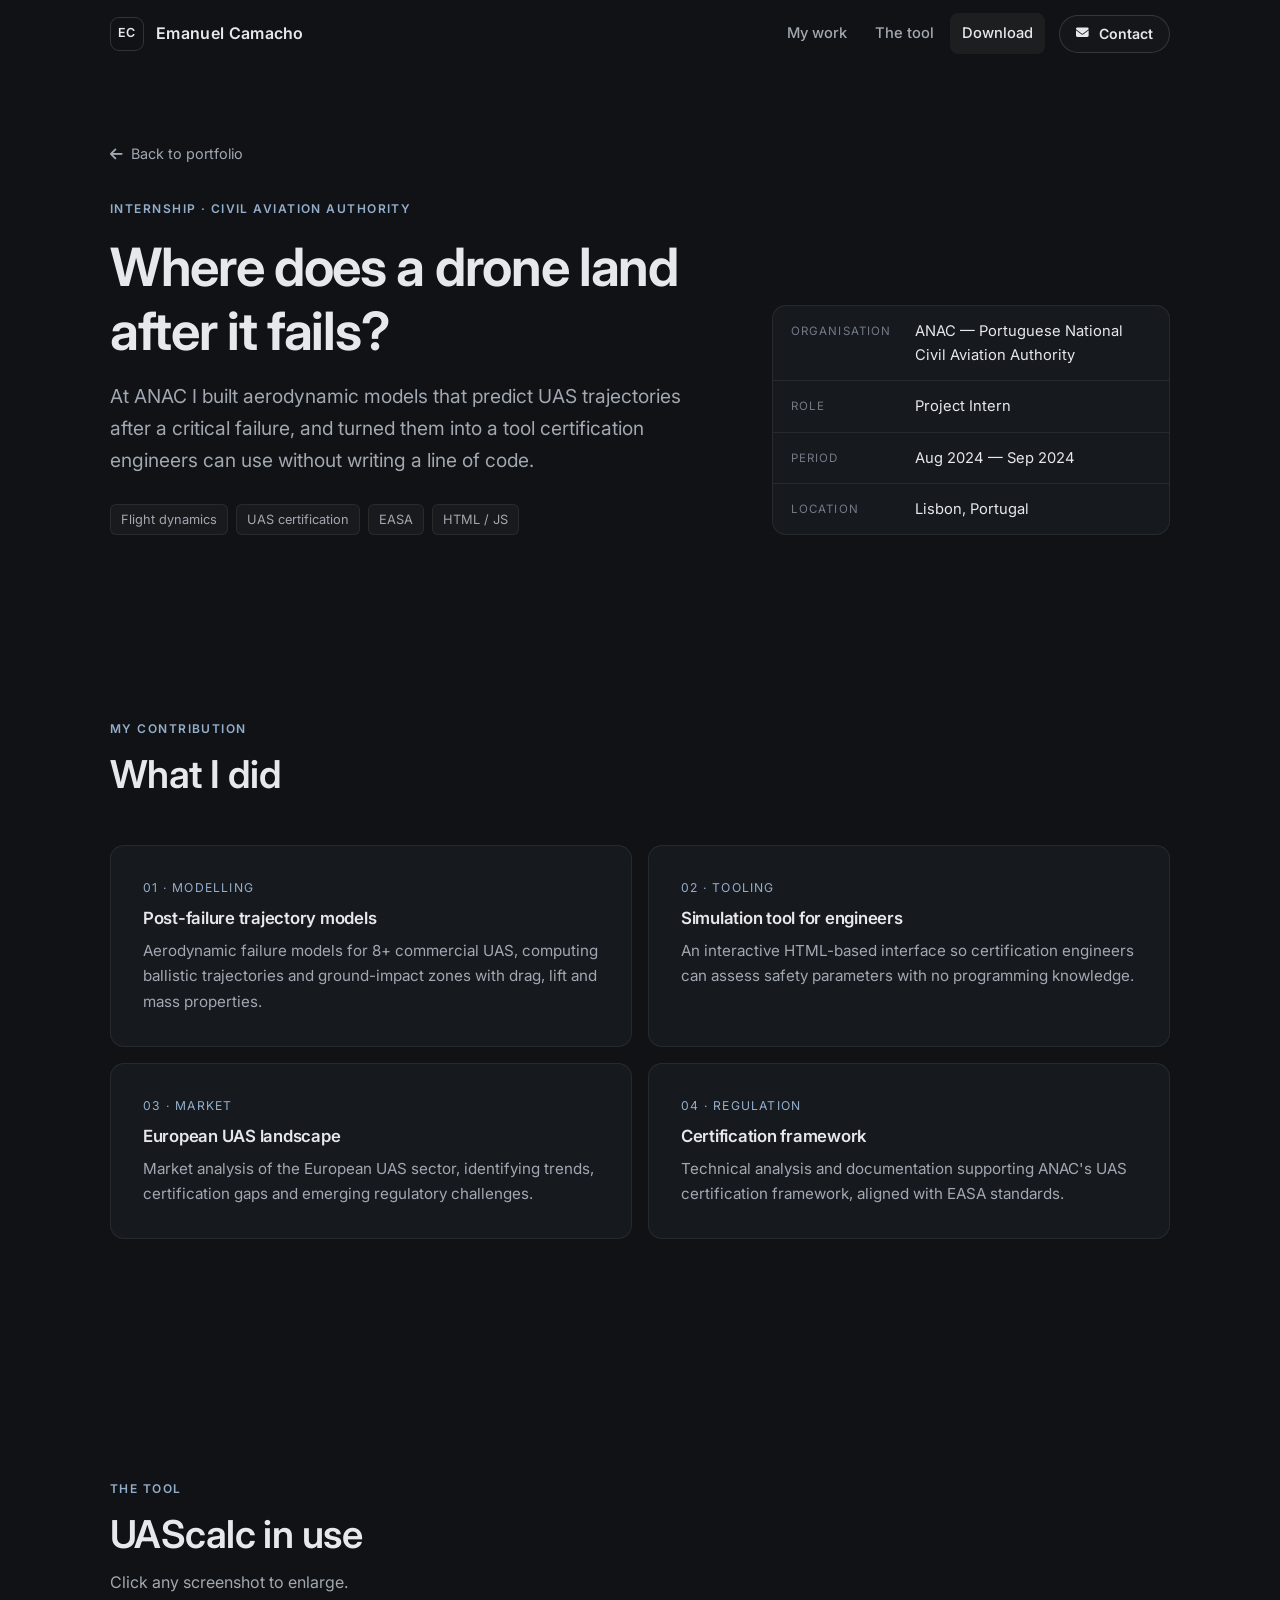
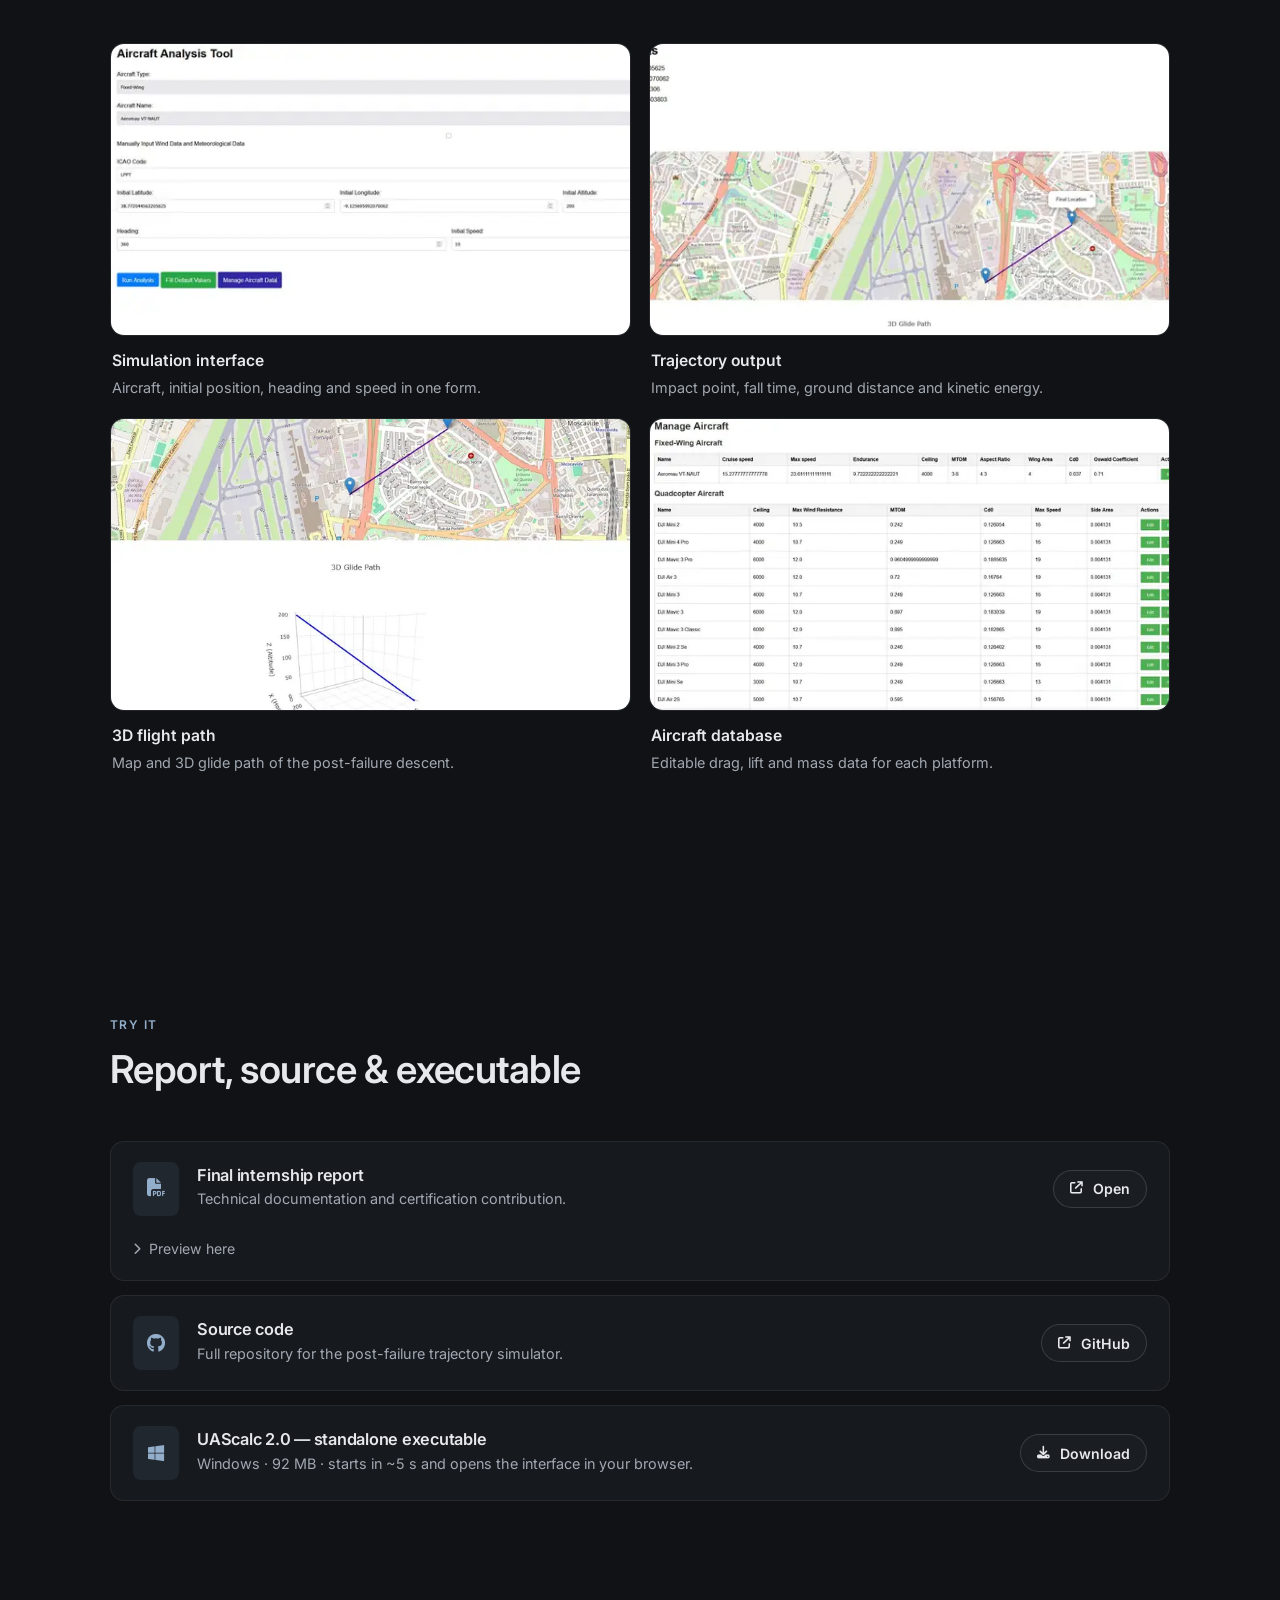
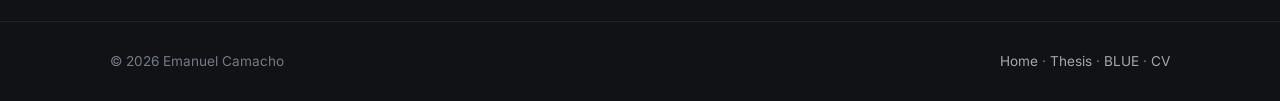
==== commit 95c929f6: "BIG2" ====
--- a/anac.html
+++ b/anac.html
@@ -6,11 +6,11 @@
 <title>ANAC Internship — UAS Failure Trajectories | Emanuel Camacho</title>
 <meta name="description" content="Internship at ANAC, the Portuguese Civil Aviation Authority: post-failure UAS trajectory models and a simulation tool for certification engineers.">
 <meta name="google" content="notranslate">
-<meta name="theme-color" content="#070a12">
+<meta name="theme-color" content="#101215">
 <link rel="icon" href="favicon.svg" type="image/svg+xml">
 <link rel="preconnect" href="https://fonts.googleapis.com">
 <link rel="preconnect" href="https://fonts.gstatic.com" crossorigin>
-<link rel="stylesheet" href="https://fonts.googleapis.com/css2?family=Inter:wght@400;500;600&family=JetBrains+Mono:wght@400;500;700&family=Space+Grotesk:wght@500;600;700&display=swap">
+<link rel="stylesheet" href="https://fonts.googleapis.com/css2?family=Inter:wght@400;500;600;650;700&display=swap">
 <link rel="stylesheet" href="https://cdnjs.cloudflare.com/ajax/libs/font-awesome/6.4.2/css/all.min.css">
 <link rel="stylesheet" href="style.css">
 <script>document.documentElement.classList.add("js");</script>
@@ -43,7 +43,7 @@
         <div class="tags" data-reveal style="--d:.15s"><span class="tag">Flight dynamics</span><span class="tag">UAS certification</span><span class="tag">EASA</span><span class="tag">HTML / JS</span></div>
       </div>
       <dl class="meta-table" data-reveal style="--d:.12s">
-        <div><dt>Organisation</dt><dd>ANAC — Autoridade Nacional da Aviação Civil</dd></div>
+        <div><dt>Organisation</dt><dd>ANAC — Portuguese National Civil Aviation Authority</dd></div>
         <div><dt>Role</dt><dd>Project Intern</dd></div>
         <div><dt>Period</dt><dd>Aug 2024 — Sep 2024</dd></div>
         <div><dt>Location</dt><dd>Lisbon, Portugal</dd></div>
--- a/style.css
+++ b/style.css
@@ -4,25 +4,26 @@
    ========================================================= */
 
 :root {
-  --bg: #070a12;
-  --bg-2: #0a0f1c;
-  --surface: #0e1525;
-  --surface-2: #131c30;
-  --line: rgba(148, 163, 184, 0.13);
-  --line-strong: rgba(148, 163, 184, 0.26);
-  --text: #e8ebf1;
-  --muted: #a1abbd;
-  --dim: #6c778b;
-  --accent: #5aa9ff;
-  --accent-soft: rgba(90, 169, 255, 0.12);
-  --laser: #ff4f61;
-  --laser-soft: rgba(255, 79, 97, 0.12);
-  --heat: #ff9a3d;
-  --ok: #3ddc97;
-
-  --font-display: "Space Grotesk", "Inter", system-ui, sans-serif;
+  --bg: #101215;
+  --bg-2: #13161a;
+  --surface: #16191e;
+  --surface-2: #1c2026;
+  --line: rgba(255, 255, 255, 0.07);
+  --line-strong: rgba(255, 255, 255, 0.14);
+  --text: #e6e8eb;
+  --muted: #a2a8b1;
+  --dim: #747b86;
+  --accent: #93aecb;
+  --accent-soft: rgba(147, 174, 203, 0.09);
+  --laser: var(--accent);
+  --laser-soft: var(--accent-soft);
+  --beam: #b9786d;
+  --heat: #c9a77f;
+  --ok: #8fb79c;
+
+  --font-display: "Inter", system-ui, -apple-system, "Segoe UI", sans-serif;
   --font-body: "Inter", system-ui, -apple-system, "Segoe UI", sans-serif;
-  --font-mono: "JetBrains Mono", ui-monospace, "SFMono-Regular", Consolas, monospace;
+  --font-mono: "Inter", system-ui, -apple-system, "Segoe UI", sans-serif;
 
   --radius: 14px;
   --radius-sm: 9px;
@@ -51,30 +52,16 @@
 a { color: inherit; }
 button { font: inherit; color: inherit; background: none; border: 0; cursor: pointer; }
 ul { padding: 0; list-style: none; }
-::selection { background: var(--accent); color: #04111f; }
+::selection { background: var(--accent); color: #101215; }
 :focus-visible { outline: 2px solid var(--accent); outline-offset: 3px; border-radius: 4px; }
 
-/* Blueprint grid, fading out downwards so it never fights the content */
-body::before {
-  content: "";
-  position: fixed;
-  inset: 0;
-  z-index: -1;
-  pointer-events: none;
-  background-image:
-    linear-gradient(rgba(148,163,184,.045) 1px, transparent 1px),
-    linear-gradient(90deg, rgba(148,163,184,.045) 1px, transparent 1px);
-  background-size: 64px 64px;
-  -webkit-mask-image: radial-gradient(ellipse 90% 70% at 50% 0%, #000 30%, transparent 85%);
-          mask-image: radial-gradient(ellipse 90% 70% at 50% 0%, #000 30%, transparent 85%);
-}
 
 .wrap { width: 100%; max-width: var(--wrap); margin-inline: auto; padding-inline: var(--gutter); }
 .sr-only { position: absolute; width: 1px; height: 1px; overflow: hidden; clip: rect(0 0 0 0); white-space: nowrap; }
 
 /* ---------- Typography ---------- */
-h1, h2, h3, h4 { font-family: var(--font-display); font-weight: 600; line-height: 1.15; letter-spacing: -0.01em; }
-h1 { font-size: clamp(2.4rem, 6vw, 4.1rem); font-weight: 700; letter-spacing: -0.025em; }
+h1, h2, h3, h4 { font-family: var(--font-display); font-weight: 600; line-height: 1.2; letter-spacing: -0.015em; }
+h1 { font-size: clamp(2.3rem, 5.4vw, 3.6rem); font-weight: 650; letter-spacing: -0.025em; }
 h2 { font-size: clamp(1.7rem, 3.4vw, 2.4rem); }
 h3 { font-size: 1.2rem; }
 p { color: var(--muted); }
@@ -82,13 +69,12 @@
 
 .eyebrow {
   display: inline-flex; align-items: center; gap: 10px;
-  font-family: var(--font-mono); font-size: .76rem; letter-spacing: .14em; text-transform: uppercase;
+  font-size: .75rem; font-weight: 600; letter-spacing: .12em; text-transform: uppercase;
   color: var(--accent);
 }
-.eyebrow::before { content: ""; width: 22px; height: 1px; background: currentColor; }
 .eyebrow.laser { color: var(--laser); }
 
-.mono { font-family: var(--font-mono); font-size: .8rem; letter-spacing: .04em; color: var(--dim); }
+.mono { font-size: .82rem; color: var(--dim); }
 .lead { font-size: clamp(1.05rem, 1.6vw, 1.2rem); color: var(--muted); max-width: 62ch; }
 
 /* ---------- Buttons ---------- */
@@ -103,8 +89,8 @@
 .btn:hover { border-color: var(--text); background: rgba(255,255,255,.06); }
 .btn:active { transform: translateY(1px); }
 .btn i { font-size: .9em; }
-.btn-primary { background: var(--text); color: #070a12; border-color: var(--text); }
-.btn-primary:hover { background: #fff; color: #070a12; }
+.btn-primary { background: var(--text); color: var(--bg); border-color: var(--text); }
+.btn-primary:hover { background: #fff; color: var(--bg); }
 .btn-sm { min-height: 38px; padding: 0 16px; font-size: .88rem; }
 .btn[aria-disabled="true"] { opacity: .45; pointer-events: none; }
 
@@ -122,13 +108,13 @@
   border-bottom: 1px solid transparent;
   transition: background .3s var(--ease), border-color .3s var(--ease), backdrop-filter .3s;
 }
-.nav.scrolled, .nav.open { background: rgba(7,10,18,.82); backdrop-filter: blur(14px); -webkit-backdrop-filter: blur(14px); border-color: var(--line); }
+.nav.scrolled, .nav.open { background: rgba(16,18,21,.88); backdrop-filter: blur(14px); -webkit-backdrop-filter: blur(14px); border-color: var(--line); }
 .nav .wrap { height: 100%; display: flex; align-items: center; justify-content: space-between; gap: 24px; }
 .brand { display: flex; align-items: center; gap: 12px; text-decoration: none; font-family: var(--font-display); font-weight: 600; letter-spacing: .02em; }
 .brand-mark {
   width: 34px; height: 34px; border-radius: 9px; display: grid; place-items: center;
-  font-family: var(--font-mono); font-size: .78rem; font-weight: 700; color: #070a12;
-  background: linear-gradient(135deg, #e8ebf1, #9cc8ff);
+  font-size: .78rem; font-weight: 600; letter-spacing: .04em; color: var(--text);
+  border: 1px solid var(--line-strong);
 }
 .nav-links { display: flex; align-items: center; gap: 4px; }
 .nav-links a:not(.btn) {
@@ -147,7 +133,7 @@
     position: fixed; top: var(--nav-h); left: 0; right: 0;
     flex-direction: column; align-items: stretch; gap: 2px;
     padding: 12px var(--gutter) 22px;
-    background: rgba(7,10,18,.97); border-bottom: 1px solid var(--line);
+    background: rgba(16,18,21,.98); border-bottom: 1px solid var(--line);
     opacity: 0; visibility: hidden; transform: translateY(-8px);
     transition: opacity .25s var(--ease), transform .25s var(--ease), visibility .25s;
   }
@@ -158,17 +144,18 @@
 
 /* ---------- Sections ---------- */
 .section { padding-block: clamp(72px, 10vw, 120px); }
-.section + .section { border-top: 1px solid var(--line); }
-.section-head { display: grid; gap: 14px; margin-bottom: clamp(32px, 5vw, 52px); max-width: 720px; }
+.section + .section { border-top: 0; }
+.section.alt { background: var(--bg-2); border-block: 1px solid var(--line); }
+.section-head { display: grid; gap: 12px; margin-bottom: clamp(32px, 5vw, 48px); max-width: 760px; }
+.section-title { display: grid; grid-template-columns: auto minmax(0, 1fr); gap: 8px 22px; align-items: baseline; margin-bottom: clamp(32px, 5vw, 48px); padding-bottom: 22px; border-bottom: 1px solid var(--line); }
+.section-title .idx { font-size: .85rem; font-weight: 600; color: var(--accent); font-variant-numeric: tabular-nums; }
+.section-title h2 { font-size: clamp(1.9rem, 3.8vw, 2.6rem); }
+.section-title p { grid-column: 2; max-width: 62ch; }
+@media (max-width: 560px) { .section-title { grid-template-columns: 1fr; } .section-title p { grid-column: 1; } }
 .section-head p { max-width: 60ch; }
 
 /* ---------- Hero (home) ---------- */
 .hero { position: relative; padding-top: calc(var(--nav-h) + clamp(40px, 8vw, 96px)); padding-bottom: clamp(64px, 9vw, 110px); overflow: hidden; }
-.hero::after {
-  content: ""; position: absolute; z-index: -1; pointer-events: none;
-  width: 900px; height: 900px; right: -320px; top: -260px;
-  background: radial-gradient(circle, rgba(90,169,255,.14), transparent 62%);
-}
 .hero-grid { display: grid; grid-template-columns: minmax(0, 1.35fr) minmax(0, .9fr); gap: clamp(36px, 6vw, 80px); align-items: center; }
 .hero h1 { margin: 18px 0 20px; }
 .hero h1 .soft { color: var(--dim); }
@@ -178,10 +165,9 @@
   display: inline-flex; align-items: center; gap: 10px;
   padding: 7px 14px 7px 12px; border-radius: 999px;
   font-size: .85rem; color: var(--text);
-  background: rgba(61,220,151,.07); border: 1px solid rgba(61,220,151,.25);
-}
-.status-dot { width: 8px; height: 8px; border-radius: 50%; background: var(--ok); box-shadow: 0 0 0 0 rgba(61,220,151,.6); animation: pulse 2.4s infinite; }
-@keyframes pulse { 0% { box-shadow: 0 0 0 0 rgba(61,220,151,.5); } 70% { box-shadow: 0 0 0 9px rgba(61,220,151,0); } 100% { box-shadow: 0 0 0 0 rgba(61,220,151,0); } }
+  background: transparent; border: 1px solid var(--line-strong); color: var(--muted);
+}
+.status-dot { width: 6px; height: 6px; border-radius: 50%; background: var(--ok); }
 
 .facts { display: flex; flex-wrap: wrap; gap: 10px 28px; margin-top: 40px; padding-top: 26px; border-top: 1px solid var(--line); }
 .fact { display: grid; gap: 2px; }
@@ -195,35 +181,17 @@
   box-shadow: 0 40px 80px -30px rgba(0,0,0,.7);
 }
 .portrait-frame img { width: 100%; height: 100%; object-fit: cover; }
-.portrait-tag {
-  position: absolute; left: -18px; bottom: 26px;
-  display: flex; align-items: center; gap: 10px;
-  padding: 10px 14px; border-radius: 12px;
-  background: rgba(14,21,37,.92); border: 1px solid var(--line-strong); backdrop-filter: blur(8px);
-  font-size: .82rem; color: var(--text);
-}
-.portrait-tag i { color: var(--accent); }
-.portrait::before { /* corner ticks — blueprint feel */
-  content: ""; position: absolute; inset: -12px; pointer-events: none; border-radius: 28px;
-  background:
-    linear-gradient(var(--line-strong), var(--line-strong)) top left / 18px 1px,
-    linear-gradient(var(--line-strong), var(--line-strong)) top left / 1px 18px,
-    linear-gradient(var(--line-strong), var(--line-strong)) bottom right / 18px 1px,
-    linear-gradient(var(--line-strong), var(--line-strong)) bottom right / 1px 18px;
-  background-repeat: no-repeat;
-}
 
 @media (max-width: 880px) {
   .hero-grid { grid-template-columns: 1fr; }
   .portrait { order: -1; justify-self: start; max-width: 200px; }
   .portrait-frame { border-radius: 18px; }
-  .portrait-tag { display: none; }
 }
 
 /* ---------- Cards ---------- */
 .card {
   position: relative;
-  background: linear-gradient(180deg, var(--surface), var(--bg-2));
+  background: var(--surface);
   border: 1px solid var(--line);
   border-radius: var(--radius);
   padding: clamp(22px, 3vw, 32px);
@@ -231,12 +199,12 @@
 }
 a.card { display: block; text-decoration: none; }
 a.card.feature { display: grid; }
-.card-hover:hover { border-color: var(--line-strong); transform: translateY(-3px); box-shadow: 0 24px 50px -28px rgba(0,0,0,.8); }
+.card-hover:hover { border-color: var(--line-strong); }
 
 .tags { display: flex; flex-wrap: wrap; gap: 8px; }
 .tag {
-  font-family: var(--font-mono); font-size: .74rem; letter-spacing: .02em;
-  padding: 5px 10px; border-radius: 6px;
+  font-size: .8rem;
+  padding: 4px 10px; border-radius: 6px;
   color: var(--muted); background: rgba(255,255,255,.035); border: 1px solid var(--line);
 }
 
@@ -244,22 +212,23 @@
 .feature {
   display: grid; grid-template-columns: minmax(0, 1.2fr) minmax(0, 1fr);
   padding: 0; overflow: hidden;
-  border-color: rgba(255,79,97,.22);
+  
 }
 .feature-body { padding: clamp(26px, 4vw, 44px); display: grid; gap: 18px; align-content: start; }
-.feature-body h3 { font-size: clamp(1.4rem, 2.6vw, 1.9rem); }
+.feature-body h3 { font-size: clamp(1.35rem, 2.4vw, 1.75rem); }
+.feature-label { font-size: .75rem; font-weight: 600; letter-spacing: .12em; text-transform: uppercase; color: var(--accent); }
 .feature-meta { display: flex; flex-wrap: wrap; gap: 8px 18px; }
 .feature-meta span { display: inline-flex; align-items: center; gap: 8px; font-size: .88rem; color: var(--muted); }
 .feature-meta i { color: var(--dim); width: 14px; text-align: center; }
 .feature-list { display: grid; gap: 10px; margin-top: 4px; }
 .feature-list li { position: relative; padding-left: 22px; color: var(--muted); font-size: .96rem; }
 .feature-list li::before { content: ""; position: absolute; left: 0; top: .72em; width: 10px; height: 2px; background: var(--laser); border-radius: 2px; }
-.feature-visual { position: relative; min-height: 320px; border-left: 1px solid var(--line); background: #080c17; overflow: hidden; }
+.feature-visual { position: relative; min-height: 320px; border-left: 1px solid var(--line); background: var(--bg-2); overflow: hidden; }
 
 /* Abstract "laser lock-on" visual — pure CSS/SVG, no image weight */
 .lockon { position: absolute; inset: 0; width: 100%; height: 100%; }
-.lockon .beam { stroke: var(--laser); stroke-width: 1.6; filter: drop-shadow(0 0 6px rgba(255,79,97,.8)); stroke-dasharray: 6 0; }
-.lockon .ring { fill: none; stroke: rgba(255,79,97,.55); stroke-width: 1; transform-box: fill-box; transform-origin: center; animation: ring 3.2s var(--ease) infinite; }
+.lockon .beam { stroke: var(--beam); stroke-width: 1.4; opacity: .85; stroke-dasharray: 6 0; }
+.lockon .ring { fill: none; stroke: rgba(185,120,109,.45); stroke-width: 1; transform-box: fill-box; transform-origin: center; animation: ring 3.2s var(--ease) infinite; }
 .lockon .ring.r2 { animation-delay: 1.6s; }
 @keyframes ring { from { transform: scale(.6); opacity: 1; } to { transform: scale(2.2); opacity: 0; } }
 .lockon .grid line { stroke: rgba(148,163,184,.08); }
@@ -279,7 +248,7 @@
 }
 .xp-logo {
   height: 150px; border-radius: var(--radius-sm); display: grid; place-items: center; padding: 22px;
-  background: #080c17; border: 1px solid var(--line);
+  background: var(--bg-2); border: 1px solid var(--line);
 }
 .xp-logo { position: relative; }
 .xp-logo picture { position: absolute; inset: 18px; display: block; }
@@ -324,7 +293,7 @@
 .langs { display: grid; gap: 14px; }
 .lang { display: grid; grid-template-columns: 110px minmax(0, 1fr) 48px; gap: 14px; align-items: center; font-size: .94rem; }
 .lang .bar { height: 4px; border-radius: 4px; background: rgba(255,255,255,.07); overflow: hidden; }
-.lang .bar span { display: block; height: 100%; width: var(--lvl); border-radius: 4px; background: linear-gradient(90deg, var(--accent), #9cd0ff); }
+.lang .bar span { display: block; height: 100%; width: var(--lvl); border-radius: 4px; background: var(--accent); }
 .lang .mono { text-align: right; }
 @media (max-width: 760px) { .skills { grid-template-columns: 1fr; } }
 
@@ -380,10 +349,6 @@
    Project pages (BLUE, ANAC, Thesis, CV)
    ========================================================= */
 .page-hero { padding-top: calc(var(--nav-h) + clamp(36px, 6vw, 72px)); padding-bottom: clamp(40px, 6vw, 64px); position: relative; overflow: hidden; }
-.page-hero::after {
-  content: ""; position: absolute; z-index: -1; pointer-events: none; width: 800px; height: 800px; right: -300px; top: -300px;
-  background: radial-gradient(circle, var(--glow, rgba(90,169,255,.13)), transparent 62%);
-}
 .page-hero.laser { --glow: rgba(255,79,97,.13); }
 .page-hero.heat { --glow: rgba(255,154,61,.11); }
 .back { display: inline-flex; align-items: center; gap: 8px; font-size: .9rem; color: var(--muted); text-decoration: none; margin-bottom: 28px; }
@@ -417,7 +382,7 @@
 .figure { display: grid; gap: 12px; margin: 0; }
 .figure-media {
   position: relative; display: block; overflow: hidden; border-radius: var(--radius);
-  border: 1px solid var(--line); background: #080c17;
+  border: 1px solid var(--line); background: var(--bg-2);
 }
 .figure-media img, .figure-media video { width: 100%; height: 100%; object-fit: cover; transition: transform .6s var(--ease); }
 a.figure-media { cursor: zoom-in; }
@@ -425,7 +390,7 @@
 a.figure-media::after {
   content: "\f065"; font: var(--fa-font-solid); position: absolute; right: 12px; top: 12px;
   width: 34px; height: 34px; border-radius: 8px; display: grid; place-items: center; font-size: .8rem;
-  background: rgba(7,10,18,.75); border: 1px solid var(--line-strong); opacity: 0; transition: opacity .25s;
+  background: rgba(16,18,21,.8); border: 1px solid var(--line-strong); opacity: 0; transition: opacity .25s;
 }
 a.figure-media:hover::after, a.figure-media:focus-visible::after { opacity: 1; }
 .figure figcaption { display: grid; gap: 2px; padding-inline: 2px; }
@@ -436,7 +401,7 @@
 .ratio-contain img { object-fit: contain; padding: 10px; }
 
 /* 3D viewer */
-.viewer { position: relative; aspect-ratio: 16 / 10; border-radius: var(--radius); overflow: hidden; border: 1px solid var(--line); background: radial-gradient(circle at 50% 45%, #18233b, #080c17 70%); }
+.viewer { position: relative; aspect-ratio: 16 / 10; border-radius: var(--radius); overflow: hidden; border: 1px solid var(--line); background: radial-gradient(circle at 50% 45%, #22262d, var(--bg-2) 70%); }
 .viewer model-viewer { width: 100%; height: 100%; --poster-color: transparent; background: transparent; }
 .viewer-hint { position: absolute; left: 14px; bottom: 12px; display: flex; align-items: center; gap: 8px; pointer-events: none; }
 @media (max-width: 600px) { .viewer { aspect-ratio: 1 / 1; } }
@@ -463,7 +428,7 @@
 .doc .pdf-frame { margin-top: 14px; width: 100%; height: min(80vh, 900px); border: 1px solid var(--line); border-radius: var(--radius-sm); background: #fff; }
 @media (max-width: 640px) { .doc { grid-template-columns: auto minmax(0, 1fr); } .doc-actions { grid-column: 1 / -1; justify-content: flex-start; } }
 
-.callout { display: flex; gap: 14px; align-items: flex-start; padding: 18px 20px; border-radius: var(--radius-sm); background: var(--accent-soft); border: 1px solid rgba(90,169,255,.25); font-size: .95rem; }
+.callout { display: flex; gap: 14px; align-items: flex-start; padding: 18px 20px; border-radius: var(--radius-sm); background: var(--surface); border: 1px solid var(--line); font-size: .95rem; }
 .callout i { color: var(--accent); margin-top: 4px; }
 .callout p { color: var(--text); }
 
@@ -472,7 +437,7 @@
 .stage { position: relative; padding: 20px 18px; border: 1px solid var(--line); background: var(--surface); display: grid; gap: 8px; align-content: start; }
 .stage + .stage { border-left: 0; }
 .stage:first-child { border-radius: var(--radius) 0 0 var(--radius); }
-.stage:last-child { border-radius: 0 var(--radius) var(--radius) 0; border-color: rgba(255,79,97,.35); background: linear-gradient(180deg, rgba(255,79,97,.08), var(--surface)); }
+.stage:last-child { border-radius: 0 var(--radius) var(--radius) 0; }
 .stage i { color: var(--laser); font-size: 1rem; }
 .stage h3 { font-size: .98rem; }
 .stage p { font-size: .86rem; }
@@ -487,7 +452,7 @@
   .pipeline { grid-template-columns: 1fr; }
   .stage + .stage { border-left: 1px solid var(--line); border-top: 0; }
   .stage:first-child { border-radius: var(--radius) var(--radius) 0 0; }
-  .stage:last-child { border-radius: 0 0 var(--radius) var(--radius); border-top: 1px solid rgba(255,79,97,.35); }
+  .stage:last-child { border-radius: 0 0 var(--radius) var(--radius); border-top: 1px solid var(--line); }
   .stage:not(:last-child)::after { right: auto; left: 28px; top: auto; bottom: -6px; transform: rotate(135deg); }
 }
 
@@ -506,16 +471,15 @@
 .phase p { font-size: .9rem; }
 .pill { justify-self: end; display: inline-flex; align-items: center; gap: 8px; font-family: var(--font-mono); font-size: .72rem; letter-spacing: .06em; text-transform: uppercase; padding: 5px 10px; border-radius: 999px; border: 1px solid var(--line-strong); color: var(--muted); white-space: nowrap; }
 .pill::before { content: ""; width: 6px; height: 6px; border-radius: 50%; background: currentColor; }
-.pill.done { color: var(--ok); border-color: rgba(61,220,151,.3); }
-.pill.active { color: var(--heat); border-color: rgba(255,154,61,.35); }
+.pill.done { color: var(--ok); }
+.pill.active { color: var(--accent); border-color: rgba(147,174,203,.35); }
 @media (max-width: 680px) { .phase { grid-template-columns: 1fr auto; } .phase .mono { grid-column: 1 / -1; } }
 
 /* Media slots: shown until the real file exists, then swapped in by main.js */
 .slot-empty {
   position: absolute; inset: 0; display: grid; place-content: center; justify-items: center; gap: 10px; padding: 20px; text-align: center;
   background:
-    repeating-linear-gradient(135deg, rgba(148,163,184,.035) 0 10px, transparent 10px 20px),
-    #080c17;
+var(--bg-2);
 }
 .slot-empty i { font-size: 1.4rem; color: var(--dim); }
 .slot-empty span { font-size: .9rem; color: var(--muted); }
@@ -529,7 +493,7 @@
 /* ---------- Lightbox ---------- */
 .lightbox {
   position: fixed; inset: 0; z-index: 500; display: grid; place-items: center; padding: 64px 16px 72px;
-  background: rgba(4,6,11,.94); backdrop-filter: blur(6px);
+  background: rgba(10,11,13,.94); backdrop-filter: blur(6px);
   opacity: 0; visibility: hidden; transition: opacity .25s var(--ease), visibility .25s;
 }
 .lightbox.open { opacity: 1; visibility: visible; }
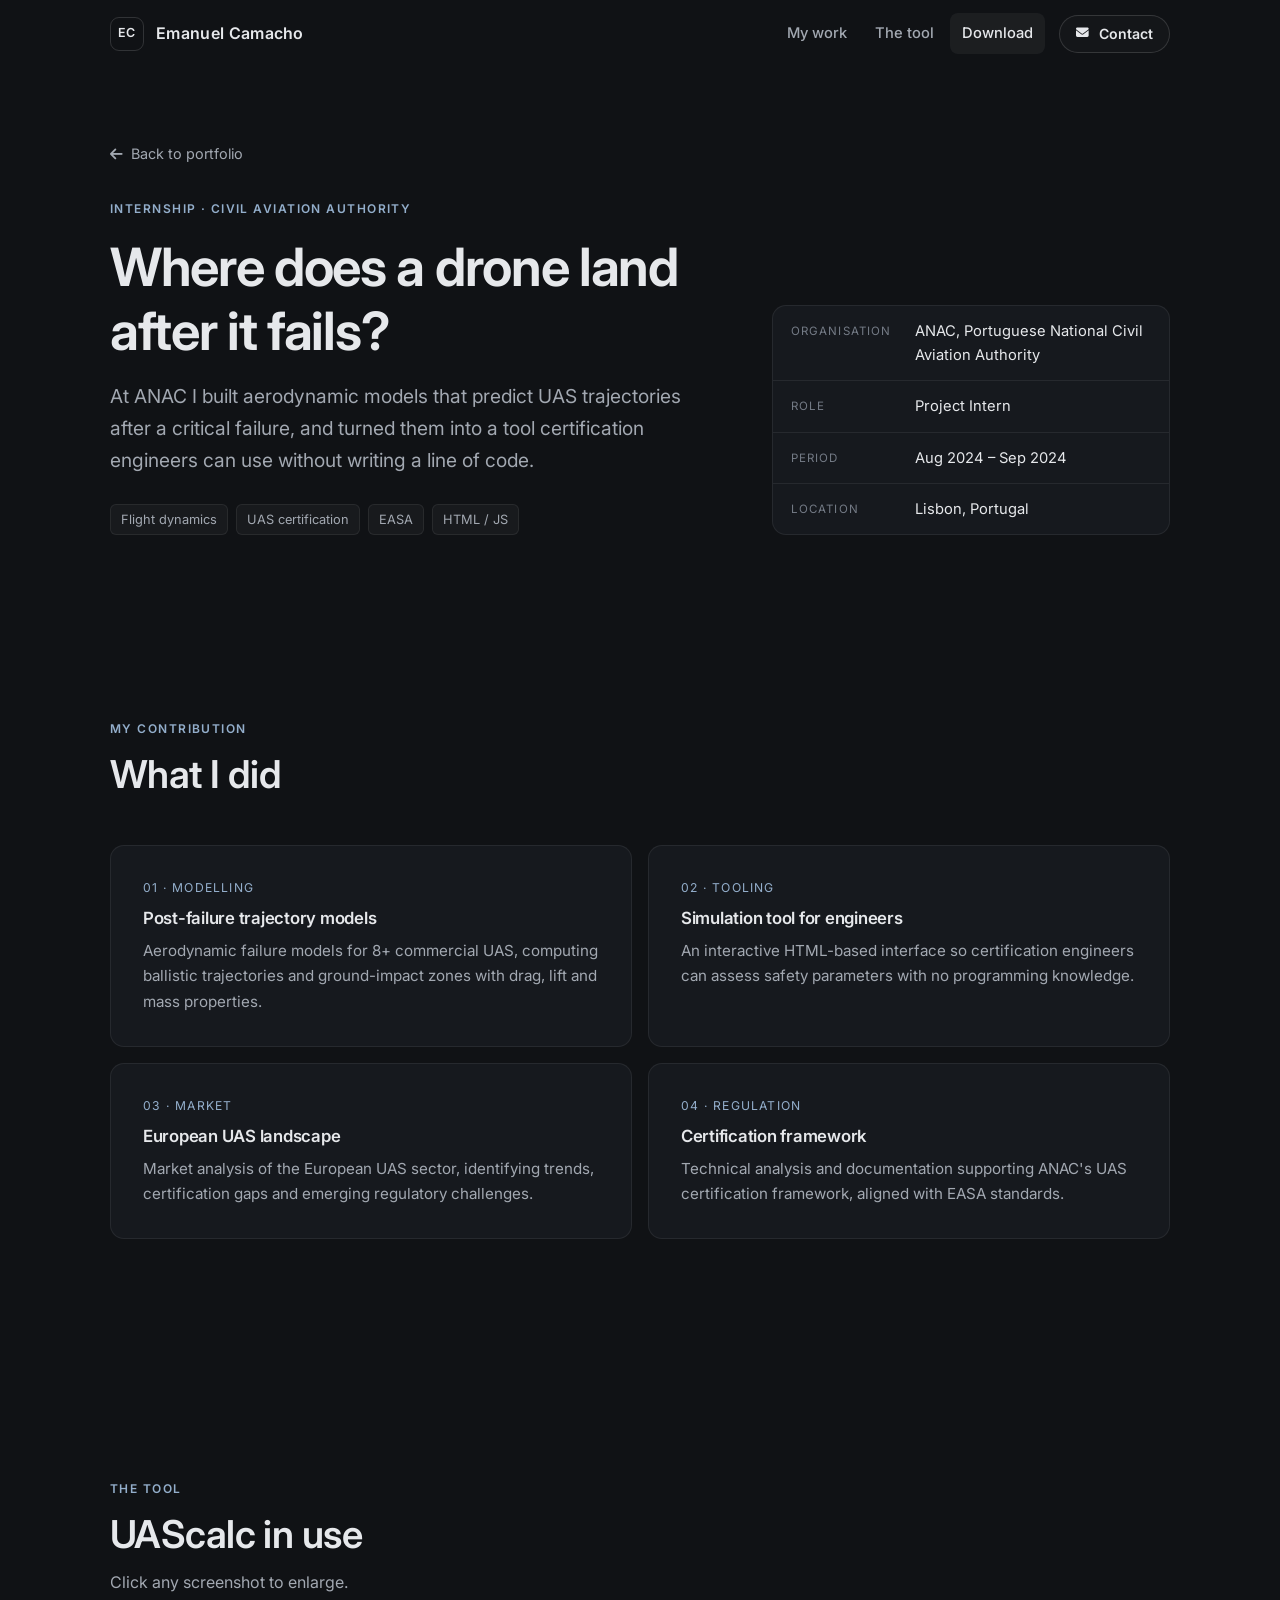
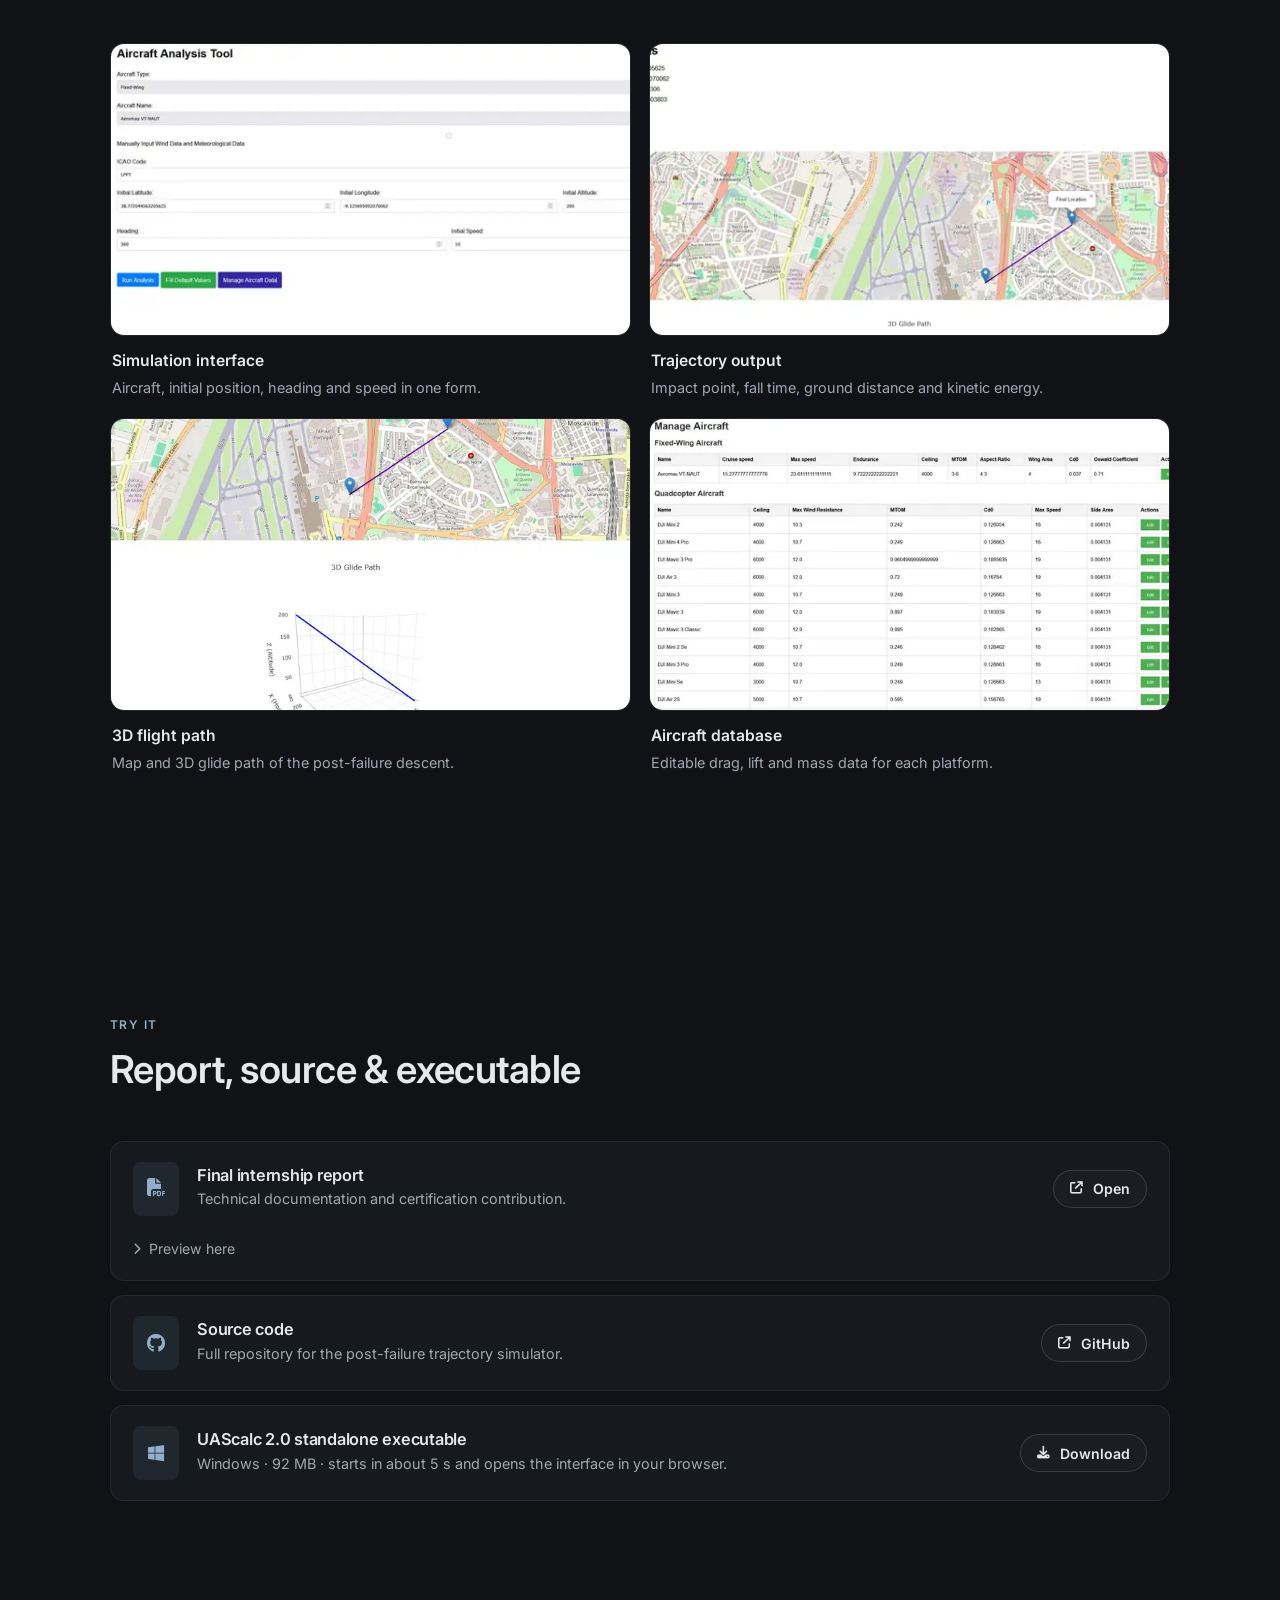
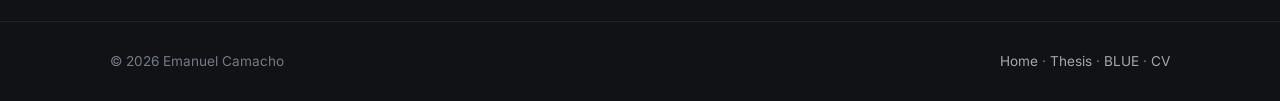
==== commit 8c09dc9d: "updttext" ====
--- a/anac.html
+++ b/anac.html
@@ -3,7 +3,7 @@
 <head>
 <meta charset="UTF-8">
 <meta name="viewport" content="width=device-width, initial-scale=1.0">
-<title>ANAC Internship — UAS Failure Trajectories | Emanuel Camacho</title>
+<title>ANAC Internship · UAS Failure Trajectories | Emanuel Camacho</title>
 <meta name="description" content="Internship at ANAC, the Portuguese Civil Aviation Authority: post-failure UAS trajectory models and a simulation tool for certification engineers.">
 <meta name="google" content="notranslate">
 <meta name="theme-color" content="#101215">
@@ -43,9 +43,9 @@
         <div class="tags" data-reveal style="--d:.15s"><span class="tag">Flight dynamics</span><span class="tag">UAS certification</span><span class="tag">EASA</span><span class="tag">HTML / JS</span></div>
       </div>
       <dl class="meta-table" data-reveal style="--d:.12s">
-        <div><dt>Organisation</dt><dd>ANAC — Portuguese National Civil Aviation Authority</dd></div>
+        <div><dt>Organisation</dt><dd>ANAC, Portuguese National Civil Aviation Authority</dd></div>
         <div><dt>Role</dt><dd>Project Intern</dd></div>
-        <div><dt>Period</dt><dd>Aug 2024 — Sep 2024</dd></div>
+        <div><dt>Period</dt><dd>Aug 2024 – Sep 2024</dd></div>
         <div><dt>Location</dt><dd>Lisbon, Portugal</dd></div>
       </dl>
     </div>
@@ -92,13 +92,13 @@
     </div>
     <div class="media-grid">
       <figure class="figure" data-reveal>
-        <a class="figure-media ratio-16x9" href="images/opt/anac1.webp" data-lightbox="anac" data-caption="Simulation interface — aircraft, position, heading and speed inputs">
+        <a class="figure-media ratio-16x9" href="images/opt/anac1.webp" data-lightbox="anac" data-caption="Simulation interface with aircraft, position, heading and speed inputs">
           <picture><source type="image/webp" srcset="images/opt/anac1-thumb.webp"><img src="images/opt/anac1.jpg" width="1600" height="693" alt="UAScalc simulation interface" loading="lazy" decoding="async" style="object-position: top left"></picture>
         </a>
         <figcaption><b>Simulation interface</b><span>Aircraft, initial position, heading and speed in one form.</span></figcaption>
       </figure>
       <figure class="figure" data-reveal style="--d:.06s">
-        <a class="figure-media ratio-16x9" href="images/opt/anac2.webp" data-lightbox="anac" data-caption="Analysis results — final position, fall time, ground distance and impact energy">
+        <a class="figure-media ratio-16x9" href="images/opt/anac2.webp" data-lightbox="anac" data-caption="Analysis results with final position, fall time, ground distance and impact energy">
           <picture><source type="image/webp" srcset="images/opt/anac2-thumb.webp"><img src="images/opt/anac2.jpg" width="1600" height="669" alt="Trajectory analysis results on a map" loading="lazy" decoding="async"></picture>
         </a>
         <figcaption><b>Trajectory output</b><span>Impact point, fall time, ground distance and kinetic energy.</span></figcaption>
@@ -110,7 +110,7 @@
         <figcaption><b>3D flight path</b><span>Map and 3D glide path of the post-failure descent.</span></figcaption>
       </figure>
       <figure class="figure" data-reveal style="--d:.06s">
-        <a class="figure-media ratio-16x9" href="images/opt/anac4.webp" data-lightbox="anac" data-caption="Aircraft database — drag and lift data for fixed-wing and quadcopter UAS">
+        <a class="figure-media ratio-16x9" href="images/opt/anac4.webp" data-lightbox="anac" data-caption="Aircraft database with drag and lift data for fixed-wing and quadcopter UAS">
           <picture><source type="image/webp" srcset="images/opt/anac4-thumb.webp"><img src="images/opt/anac4.jpg" width="1600" height="804" alt="Aircraft database table" loading="lazy" decoding="async" style="object-position: top left"></picture>
         </a>
         <figcaption><b>Aircraft database</b><span>Editable drag, lift and mass data for each platform.</span></figcaption>
@@ -139,7 +139,7 @@
       </div>
       <div class="card doc" data-reveal>
         <div class="doc-icon blue"><i class="fab fa-windows"></i></div>
-        <div><h3>UAScalc 2.0 — standalone executable</h3><p>Windows · 92 MB · starts in ~5 s and opens the interface in your browser.</p></div>
+        <div><h3>UAScalc 2.0 standalone executable</h3><p>Windows · 92 MB · starts in about 5 s and opens the interface in your browser.</p></div>
         <div class="doc-actions"><a href="files/UAScalc2.0.exe" class="btn btn-sm" download><i class="fas fa-download"></i> Download</a></div>
       </div>
     </div>
--- a/style.css
+++ b/style.css
@@ -65,7 +65,7 @@
 h2 { font-size: clamp(1.7rem, 3.4vw, 2.4rem); }
 h3 { font-size: 1.2rem; }
 p { color: var(--muted); }
-strong { color: var(--text); font-weight: 600; }
+strong { font-weight: 600; }
 
 .eyebrow {
   display: inline-flex; align-items: center; gap: 10px;
@@ -318,7 +318,7 @@
 /* ---------- About ---------- */
 .about { display: grid; grid-template-columns: minmax(0, 1.3fr) minmax(0, 1fr); gap: clamp(28px, 5vw, 64px); align-items: start; }
 .about-text { display: grid; gap: 16px; font-size: 1.04rem; }
-.about-text p:first-child { color: var(--text); font-size: 1.15rem; }
+
 @media (max-width: 880px) { .about { grid-template-columns: 1fr; } }
 
 /* ---------- Contact ---------- */
@@ -520,3 +520,16 @@
   *, *::before, *::after { animation: none !important; transition: none !important; }
   .js [data-reveal] { opacity: 1; transform: none; }
 }
+
+/* Core skills strip (hero) */
+.core-skills { display: grid; gap: 12px; margin-top: 40px; padding-top: 24px; border-top: 1px solid var(--line); }
+.core-label { font-size: .72rem; font-weight: 600; letter-spacing: .12em; text-transform: uppercase; color: var(--dim); }
+.core-skills .tag { font-size: .86rem; padding: 6px 12px; color: var(--text); background: var(--surface); }
+
+/* Plots and CAD renders with white backgrounds */
+.figure-media.light { background: #f5f6f8; }
+.figure-media.light.ratio-contain img { padding: 12px; object-fit: contain; }
+
+.metrics-4 { grid-template-columns: repeat(4, minmax(0, 1fr)); }
+@media (max-width: 1000px) { .metrics-4 { grid-template-columns: repeat(2, minmax(0, 1fr)); } }
+@media (max-width: 560px) { .metrics-4 { grid-template-columns: 1fr; } }
